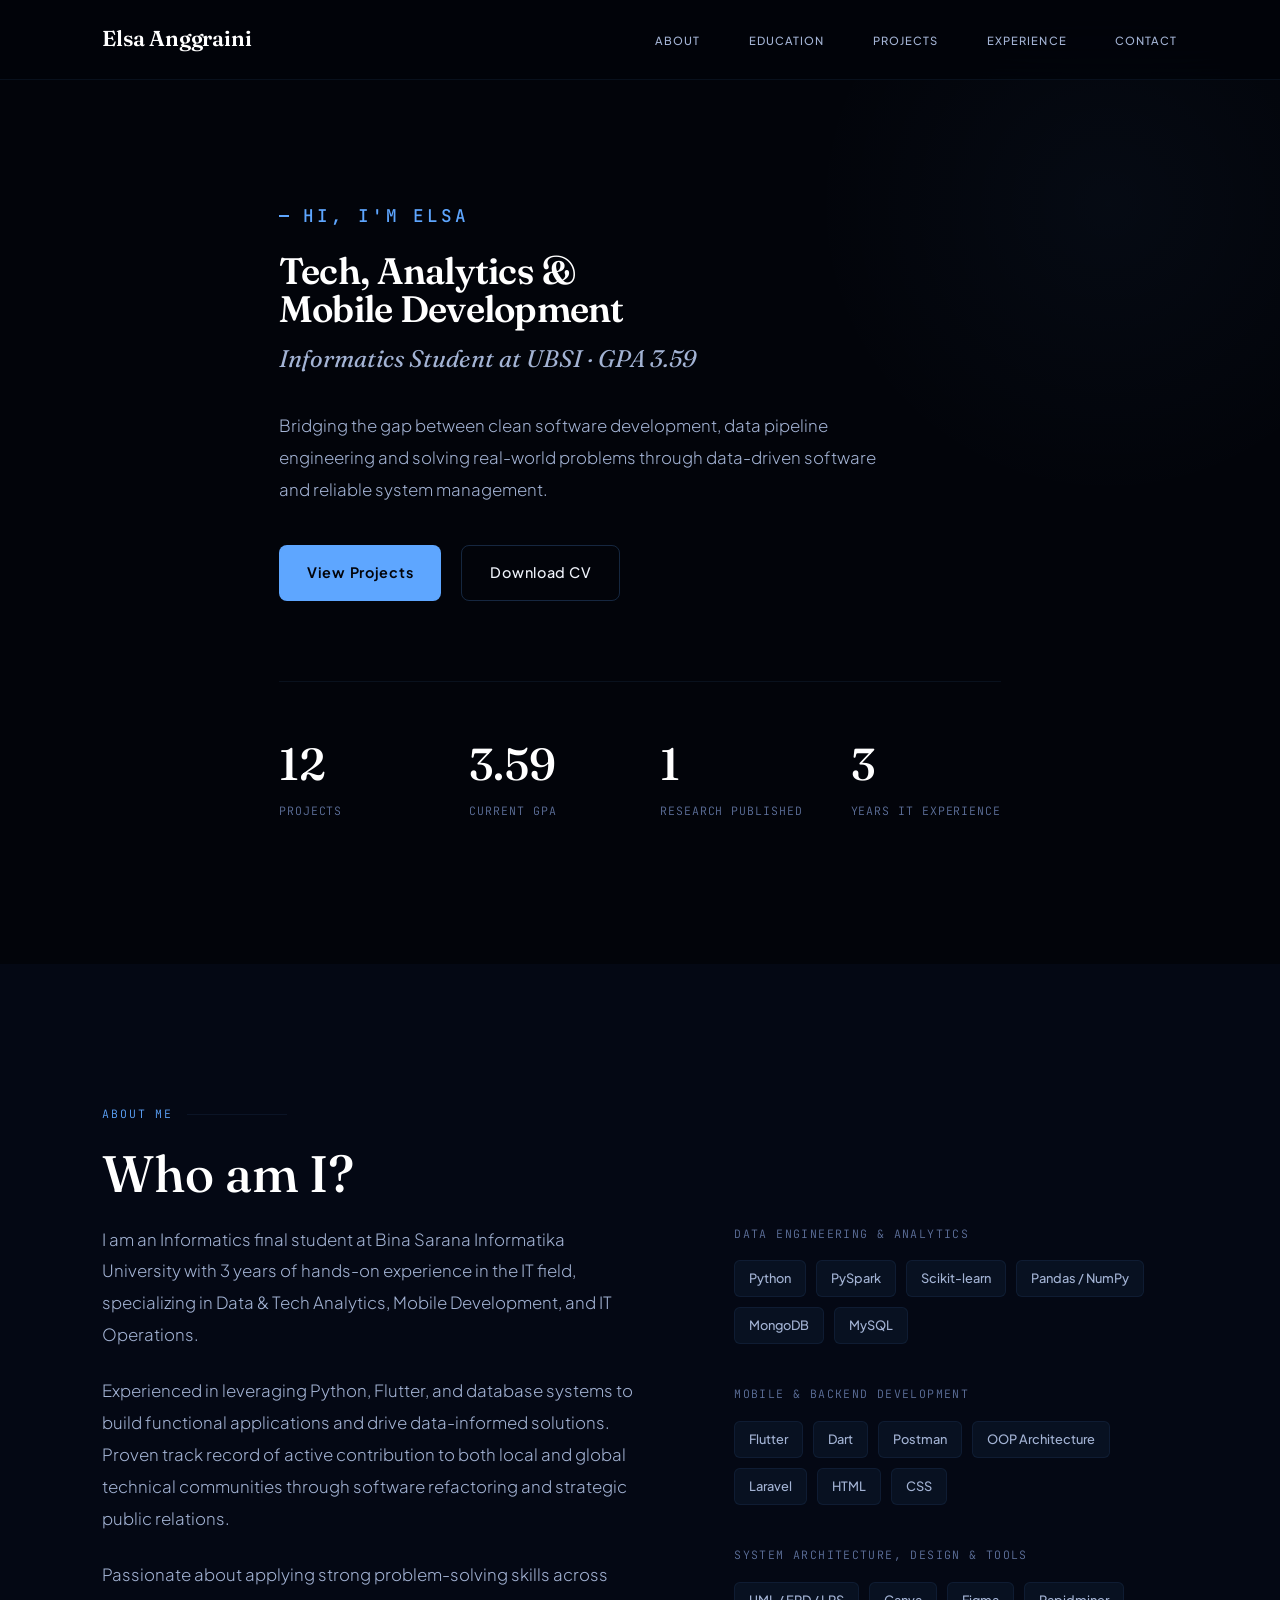
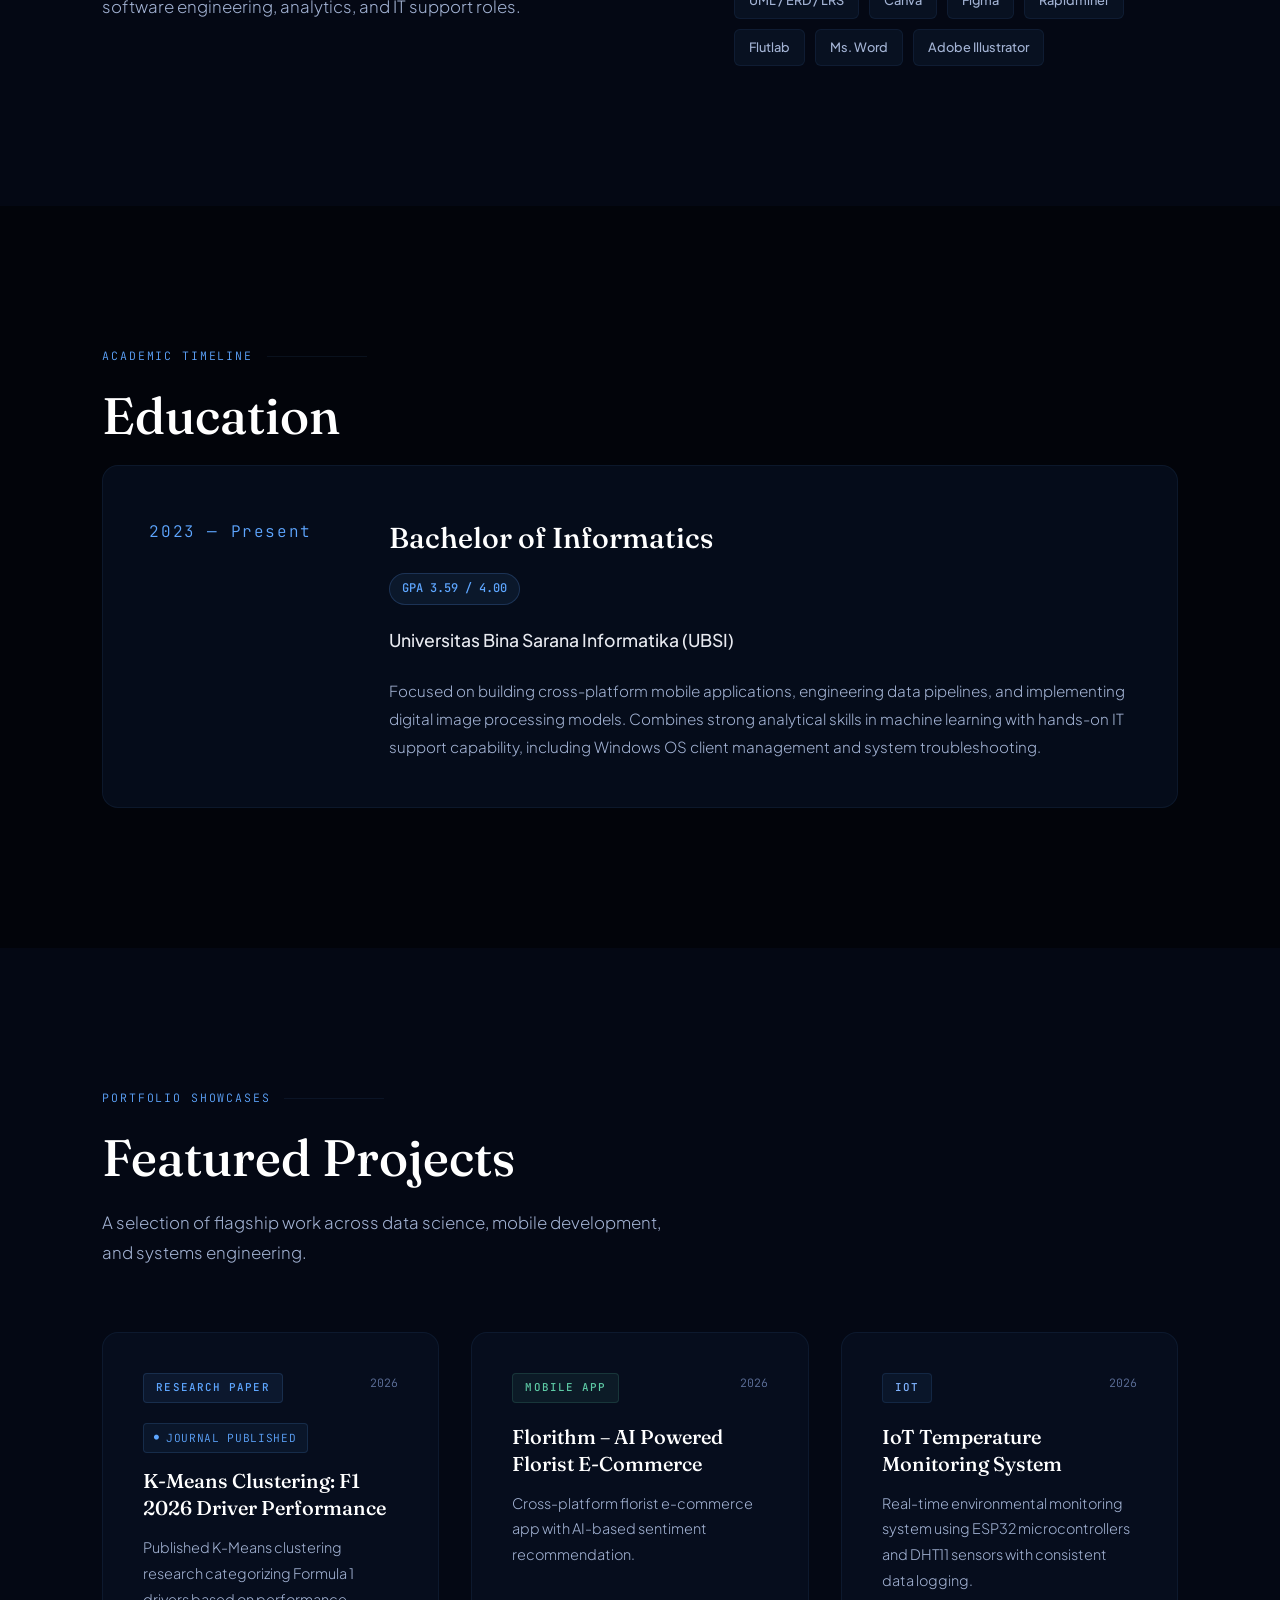
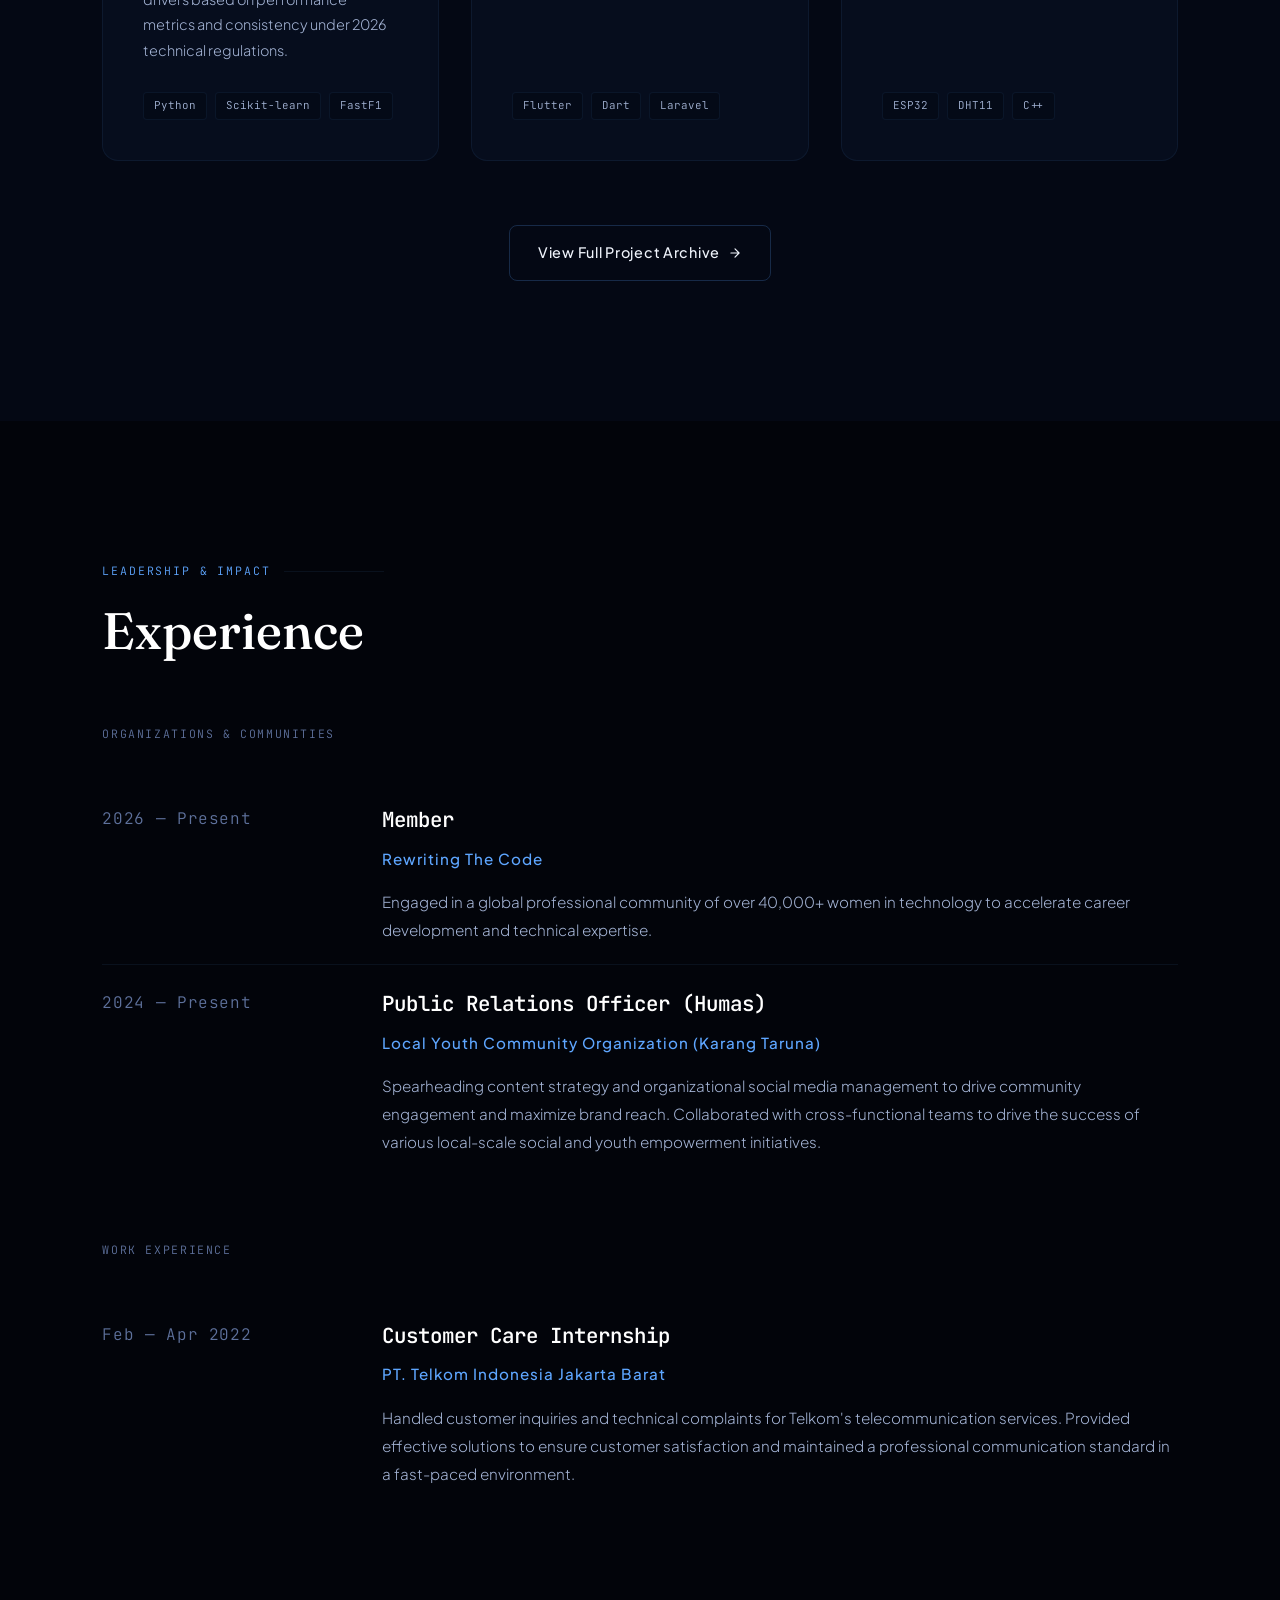
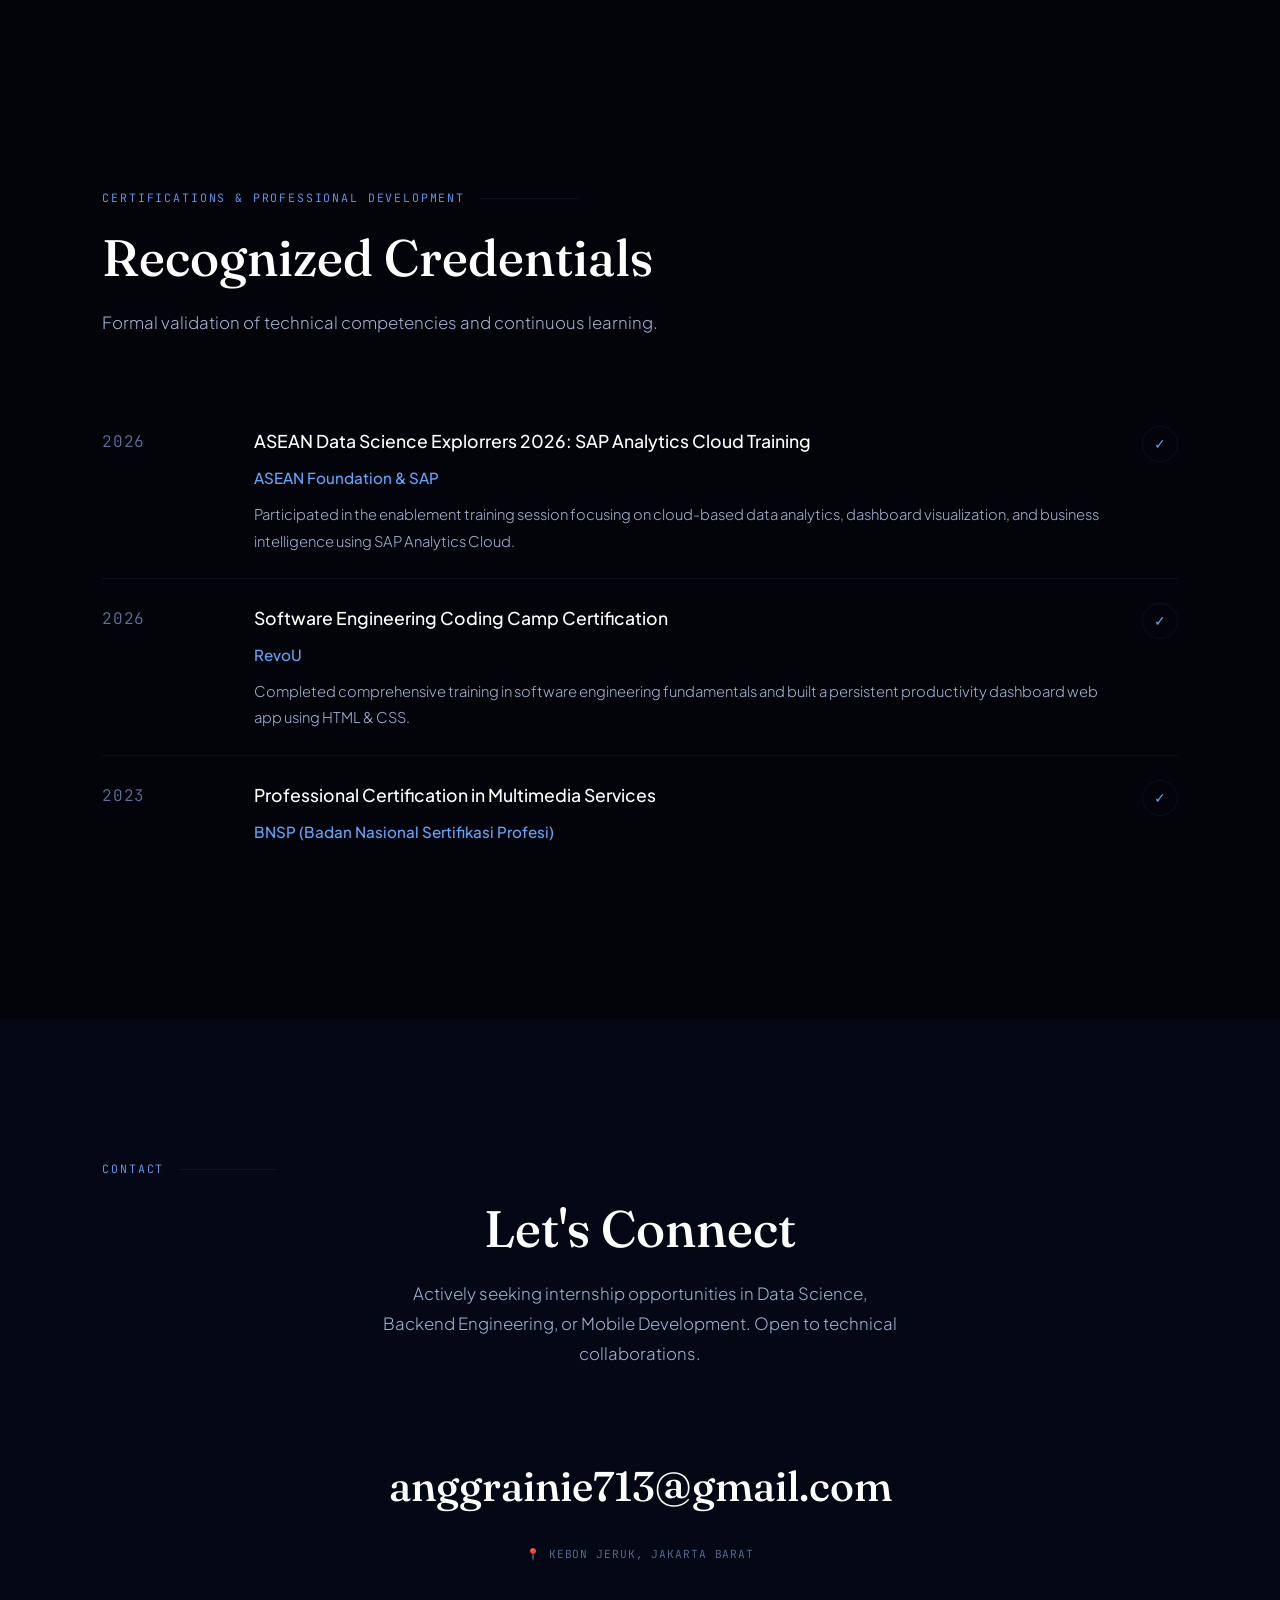
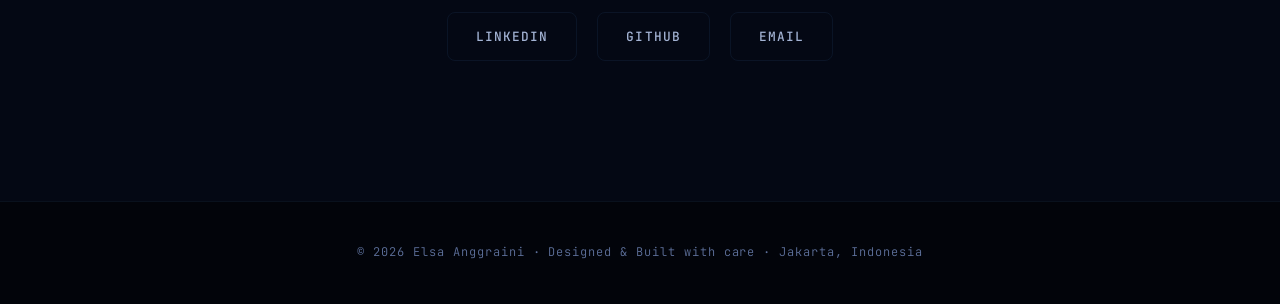
==== index.html @ a0328045 "Add files via upload" ====
<!DOCTYPE html>
<html lang="en">
<head>
  <meta charset="UTF-8">
  <meta name="viewport" content="width=device-width, initial-scale=1.0">
  <title>Elsa Anggraini — Data Science & Mobile Developer</title>
  <meta name="description" content="Portfolio of Elsa Anggraini — Computer Science student at UBSI specializing in Data Science and Mobile Development.">
  <link rel="stylesheet" href="style.css">
  <link href="https://fonts.googleapis.com/css2?family=Fraunces:ital,opsz,wght@0,9..144,300..700;1,9..144,300..700&family=Plus+Jakarta+Sans:wght@300;400;500;600;700&family=JetBrains+Mono:wght@400;500;600&display=swap" rel="stylesheet">
</head>
<body>

  <!-- ── NAV ─────────────────────────────────────────────────────────── -->
  <nav>
    <a href="index.html" class="nav-logo">Elsa Anggraini</a>
    <ul class="nav-links" id="nav-links">
      <li><a href="#about">About</a></li>
      <li><a href="#education">Education</a></li>
      <li><a href="#projects">Projects</a></li>
      <li><a href="#experience">Experience</a></li>
      <li><a href="#contact">Contact</a></li>
    </ul>
    <button class="nav-toggle" id="nav-toggle" aria-label="Toggle menu" aria-expanded="false">
      <span></span><span></span><span></span>
    </button>
  </nav>

  <!-- ── HERO ─────────────────────────────────────────────────────────── -->
  <section id="hero">
    <div class="container">
      <div class="hero-grid">
        <div class="hero-eyebrow">Hi, I'm Elsa</div>
        <h1 class="hero-name">Tech, Analytics &amp;<br>Mobile Development</h1>
        <p class="hero-title">Informatics Student at UBSI · GPA 3.59</p>
        <p class="hero-desc">Bridging the gap between clean software development, 
          data pipeline engineering and solving real-world problems through data-driven software and reliable system management.</p>
        <div class="hero-cta">
          <a href="#projects" class="btn-primary">View Projects</a>
          <a href="#contact" class="btn-outline">Download CV</a>
        </div>
        <div class="stats-row">
          <div class="stat-item">
            <span class="stat-num">12</span>
            <span class="stat-label">Projects</span>
          </div>
          <div class="stat-item">
            <span class="stat-num">3.59</span>
            <span class="stat-label">Current GPA</span>
          </div>
          <div class="stat-item">
            <span class="stat-num">1</span>
            <span class="stat-label">Research Published</span>
          </div>
          <div class="stat-item">
            <span class="stat-num">3</span>
            <span class="stat-label">Years IT Experience</span>
          </div>
        </div>
      </div>
    </div>
  </section>

  <!-- ── ABOUT ─────────────────────────────────────────────────────────── -->
  <section id="about">
    <div class="container">
      <div class="section-label">About Me</div>
      <h2 class="section-title">Who am I?</h2>
      <div class="about-grid">
        <div class="about-text">
          <p>I am an Informatics final student at Bina Sarana Informatika University with 3 years of hands-on experience in the IT field, specializing in Data & Tech Analytics, Mobile Development, and IT Operations.</p>
          <p>Experienced in leveraging Python, Flutter, and database systems to build functional applications and drive data-informed solutions. Proven track record of active contribution to both local and global technical communities through software refactoring and strategic public relations.</p>
          <p>Passionate about applying strong problem-solving skills across software engineering, analytics, and IT support roles.</p>
        </div>
        <div class="skills-grid">
          <div class="skill-group">
            <span class="skill-group-label">Data Engineering &amp; Analytics</span>
            <div class="tags">
              <span class="tag">Python</span>
              <span class="tag">PySpark</span>
              <span class="tag">Scikit-learn</span>
              <span class="tag">Pandas / NumPy</span>
              <span class="tag">MongoDB</span>
              <span class="tag">MySQL</span>
            </div>
          </div>
          <div class="skill-group">
            <span class="skill-group-label">Mobile &amp; Backend Development</span>
            <div class="tags">
              <span class="tag">Flutter</span>
              <span class="tag">Dart</span>
              <span class="tag">Postman</span>
              <span class="tag">OOP Architecture</span>
              <span class="tag">Laravel</span>
              <span class="tag">HTML</span>
              <span class="tag">CSS</span>
            </div>
          </div>
          <div class="skill-group">
            <span class="skill-group-label">System Architecture, Design &amp; Tools</span>
            <div class="tags">
              <span class="tag">UML / ERD / LRS</span>
              <span class="tag">Canva</span>
              <span class="tag">Figma</span>
              <span class="tag">Rapidminer</span>
              <span class="tag">Flutlab</span>
              <span class="tag">Ms. Word</span>
              <span class="tag">Adobe Illustrator</span>
            </div>
          </div>
        </div>
      </div>
    </div>
  </section>

  <!-- ── EDUCATION ─────────────────────────────────────────────────────── -->
  <section id="education">
    <div class="container">
      <div class="section-label">Academic Timeline</div>
      <h2 class="section-title">Education</h2>
      <div class="edu-card reveal">
        <div class="edu-year">2023 — Present</div>
        <div class="edu-details">
          <h3 class="edu-degree">Bachelor of Informatics</h3>
          <span class="edu-gpa">GPA 3.59 / 4.00</span>
          <p class="edu-uni">Universitas Bina Sarana Informatika (UBSI)</p>
          <p class="edu-desc">Focused on building cross-platform mobile applications, 
            engineering data pipelines, and implementing digital image processing models. Combines strong analytical skills in machine learning with hands-on IT support capability, including Windows OS client management and system troubleshooting.</p>
        </div>
      </div>
    </div>
  </section>

  <!-- ── FEATURED PROJECTS ──────────────────────────────────────────────── -->
  <section id="projects">
    <div class="container">
      <div class="section-label">Portfolio Showcases</div>
      <h2 class="section-title">Featured Projects</h2>
      <p class="section-subtitle">A selection of flagship work across data science, mobile development, and systems engineering.</p>

      <!-- 3 featured card di-render otomatis oleh main.js -->
      <div class="projects-grid" id="featured-grid"></div>

      <div class="section-cta-wrap">
        <a href="archive.html" class="btn-outline">
          View Full Project Archive
          <!-- Arrow icon -->
          <svg width="14" height="14" viewBox="0 0 24 24" fill="none"
               stroke="currentColor" stroke-width="2" stroke-linecap="round" stroke-linejoin="round">
            <path d="M5 12h14M12 5l7 7-7 7"/>
          </svg>
        </a>
      </div>
    </div>
  </section>

  <!-- ── EXPERIENCE ─────────────────────────────────────────────────────── -->
  <section id="experience">
    <div class="container">
      <div class="section-label">Leadership &amp; Impact</div>
      <h2 class="section-title">Experience</h2>
      <span class="exp-section-title">Organizations &amp; Communities</span>
      <div class="exp-list">
        <div class="exp-item reveal">
          <div class="exp-date">2026 — Present</div>
          <div class="exp-content">
            <h3 class="exp-role">Member</h3>
            <p class="exp-org">Rewriting The Code</p>
            <p class="exp-desc">Engaged in a global professional community of over 40,000+ women in technology to accelerate career development and technical expertise.</p>
          </div>
        </div>
        <div class="exp-item reveal">
          <div class="exp-date">2024 — Present</div>
          <div class="exp-content">
            <h3 class="exp-role">Public Relations Officer (Humas)</h3>
            <p class="exp-org">Local Youth Community Organization (Karang Taruna)</p>
            <p class="exp-desc">Spearheading content strategy and organizational social media management to drive community engagement and maximize brand reach. Collaborated with cross-functional teams to drive the success of various local-scale social and youth empowerment initiatives.</p>
          </div>
        </div>
      </div>

      <span class="exp-section-title">Work Experience</span>
      <div class="exp-list">
        <div class="exp-item reveal">
          <div class="exp-date">Feb — Apr 2022</div>
          <div class="exp-content">
            <h3 class="exp-role">Customer Care Internship</h3>
            <p class="exp-org">PT. Telkom Indonesia Jakarta Barat</p>
            <p class="exp-desc">Handled customer inquiries and technical complaints for Telkom's telecommunication services. Provided effective solutions to ensure customer satisfaction and maintained a professional communication standard in a fast-paced environment.</p>
          </div>
        </div>
      </div>
    </div>
  </section>

  <!-- ── CERTIFICATIONS ─────────────────────────────────────────────────── -->
  <section id="certifications">
    <div class="container">
      <div class="section-label">Certifications &amp; Professional Development</div>
      <h2 class="section-title">Recognized Credentials</h2>
      <p class="section-subtitle">Formal validation of technical competencies and continuous learning.</p>

      <div class="cert-list">
        <div class="cert-item reveal">
          <div class="cert-date">2026</div>
          <div class="cert-content">
            <h3 class="cert-name">ASEAN Data Science Explorrers 2026: SAP Analytics Cloud Training</h3>
            <p class="cert-issuer">ASEAN Foundation & SAP</p>
            <p class="cert-desc">Participated in the enablement training session focusing on cloud-based data analytics, dashboard
              visualization, and business intelligence using SAP Analytics Cloud.</p>
          </div>
          <!-- TODO: ganti href="#" dengan link credential asli -->
          <a href="#" class="cert-badge" target="_blank" title="View Credential">✓</a>
        </div>

        <div class="cert-item reveal">
          <div class="cert-date">2026</div>
          <div class="cert-content">
            <h3 class="cert-name">Software Engineering Coding Camp Certification</h3>
            <p class="cert-issuer">RevoU</p>
            <p class="cert-desc">Completed comprehensive training in software engineering fundamentals and built a persistent 
              productivity dashboard web app using HTML & CSS.</p>
          </div>
          <a href="#" class="cert-badge" target="_blank" title="View Credential">✓</a>
        </div>

        <div class="cert-item reveal">
          <div class="cert-date">2023</div>
          <div class="cert-content">
            <h3 class="cert-name">Professional Certification in Multimedia Services</h3>
            <p class="cert-issuer">BNSP (Badan Nasional Sertifikasi Profesi)</p>
            <p class="cert-desc"></p>
          </div>
          <a href="#" class="cert-badge" target="_blank" title="View Credential">✓</a>
        </div>
      </div>
    </div>
  </section>

  <!-- ── CONTACT ────────────────────────────────────────────────────────── -->
  <section id="contact">
    <div class="container">
      <div class="section-label">Contact</div>
      <h2 class="section-title">Let's Connect</h2>
      <p class="section-subtitle">Actively seeking internship opportunities in Data Science, Backend Engineering, or Mobile Development. Open to technical collaborations.</p>
      <a href="mailto:anggrainie713@gmail.com" class="contact-email">anggrainie713@gmail.com</a>
      <p class="contact-location">📍 Kebon Jeruk, Jakarta Barat</p>
      <div class="social-links">
        <!-- TODO: isi href LinkedIn dan GitHub dengan URL asli -->
        <a href="#" class="social-link">LinkedIn</a>
        <a href="#" class="social-link">GitHub</a>
        <a href="mailto:anggrainie713@gmail.com" class="social-link">Email</a>
      </div>
    </div>
  </section>

  <!-- ── FOOTER ─────────────────────────────────────────────────────────── -->
  <footer>
    <p>© 2026 Elsa Anggraini · Designed &amp; Built with care · Jakarta, Indonesia</p>
  </footer>

  <!-- ── SCRIPTS ────────────────────────────────────────────────────────── -->
  <script src="projects-data.js"></script>
  <script src="main.js"></script>

</body>
</html>
---- style.css ----
/* ==========================================================================
   ELSA ANGGRAINI — Portfolio Stylesheet
   Versi: Archive Edition (tanpa Project Detail Modal)
   ========================================================================== */

*, *::before, *::after { box-sizing: border-box; margin: 0; padding: 0; }

:root {
  --navy-deepest: #02040a;
  --navy-deep:    #040814;
  --navy-base:    #081022;
  --navy-mid:     #0d1a33;
  --navy-light:   #14254a;
  --navy-muted:   #1e325c;
  --accent:       #5ea6ff;
  --accent-glow:  rgba(94, 166, 255, 0.08);
  --accent-dim:   rgba(94, 166, 255, 0.6);
  --white:        #ffffff;
  --text-primary:   #f0f4fc;
  --text-secondary: #a3b3d4;
  --text-muted:     #5e719c;
  --border:       rgba(94, 166, 255, 0.08);
  --border-hover: rgba(94, 166, 255, 0.22);
  --card-bg:      rgba(8, 16, 34, 0.7);
  --tag-bg:       rgba(94, 166, 255, 0.06);
  --font-display: 'Fraunces', Georgia, serif;
  --font-body:    'Plus Jakarta Sans', sans-serif;
  --font-mono:    'JetBrains Mono', monospace;
}

html { scroll-behavior: smooth; }
body {
  background-color: var(--navy-deepest);
  color: var(--text-primary);
  font-family: var(--font-body);
  font-size: 16px;
  line-height: 1.8;
  font-weight: 300;
  overflow-x: hidden;
}

/* ─── NAVIGATION ──────────────────────────────────────────────────────── */
nav {
  position: fixed; top: 0; left: 0; right: 0; z-index: 100;
  background: rgba(2, 4, 10, 0.85);
  backdrop-filter: blur(20px);
  border-bottom: 1px solid var(--border);
  padding: 0 8%;
  height: 80px;
  display: flex; align-items: center; justify-content: space-between;
}
.nav-logo {
  font-family: var(--font-display);
  font-size: 1.35rem;
  font-weight: 600;
  color: var(--white);
  text-decoration: none;
  letter-spacing: -0.01em;
}
.nav-links { display: flex; gap: 3rem; list-style: none; }
.nav-links a {
  font-size: 0.7rem;
  font-weight: 500;
  letter-spacing: 0.1em;
  text-transform: uppercase;
  color: var(--text-secondary);
  text-decoration: none;
  transition: color 0.3s;
}
.nav-links a:hover { color: var(--accent); }

/* Hamburger — hanya tampil di mobile */
.nav-toggle {
  display: none;
  background: none;
  border: 1px solid var(--border);
  border-radius: 8px;
  width: 40px; height: 40px;
  cursor: pointer;
  flex-direction: column;
  align-items: center;
  justify-content: center;
  gap: 5px;
}
.nav-toggle span {
  display: block;
  width: 18px; height: 1.5px;
  background: var(--text-primary);
  transition: transform 0.25s, opacity 0.25s;
}
.nav-toggle.open span:nth-child(1) { transform: translateY(6.5px) rotate(45deg); }
.nav-toggle.open span:nth-child(2) { opacity: 0; }
.nav-toggle.open span:nth-child(3) { transform: translateY(-6.5px) rotate(-45deg); }

/* ─── SECTIONS ────────────────────────────────────────────────────────── */
section { padding: 140px 8%; }
section:first-of-type { padding-top: 200px; }
.container { max-width: 1120px; margin: 0 auto; }

/* ─── HERO ────────────────────────────────────────────────────────────── */
#hero {
  min-height: 90vh;
  display: flex; align-items: center;
  position: relative;
  overflow: hidden;
}
#hero::before {
  content: '';
  position: absolute;
  top: -10%; right: -10%;
  width: 600px; height: 600px;
  background: radial-gradient(circle, rgba(94,166,255,0.04) 0%, transparent 70%);
  pointer-events: none;
}
.hero-grid { width: 100%; max-width: 820px; margin: 0 auto; }
.hero-eyebrow {
  font-family: var(--font-mono);
  font-size: 1.1rem;
  font-weight: 500;
  letter-spacing: 0.16em;
  text-transform: uppercase;
  color: var(--accent);
  margin-bottom: 20px;
  display: flex; align-items: center; gap: 14px;
}
.hero-eyebrow::before {
  content: '';
  width: 10px; height: 2px;
  background: var(--accent);
  flex-shrink: 0;
}
.hero-name {
  font-family: var(--font-display);
  font-size: clamp(2.3rem, 3vw, 2rem);
  line-height: 1.05;
  color: var(--white);
  margin-bottom: 16px;
  letter-spacing: -0.02em;
  font-weight: 600;
}
.hero-title {
  font-family: var(--font-display);
  font-size: clamp(1.1rem, 2vw, 1.5rem);
  line-height: 1.2;
  color: var(--text-secondary);
  margin-bottom: 36px;
  font-style: italic;
  font-weight: 400;
}
.hero-desc {
  font-size: 1.05rem;
  color: var(--text-secondary);
  max-width: 600px;
  margin-bottom: 2px;
  font-weight: 300;
  line-height: 1.9;
}
.hero-cta { display: flex; gap: 20px; flex-wrap: wrap; margin-top: 40px; }

/* ─── BUTTONS ─────────────────────────────────────────────────────────── */
.btn-primary {
  background: var(--accent);
  color: var(--navy-deepest);
  padding: 14px 28px;
  border-radius: 8px;
  font-size: 0.9rem;
  font-weight: 650;
  letter-spacing: 0.05em;
  text-decoration: none;
  transition: opacity 0.2s, transform 0.2s;
  display: inline-flex;
  align-items: center;
  gap: 8px;
}
.btn-primary:hover { opacity: 0.9; transform: translateY(-2px); }

.btn-outline {
  border: 1px solid var(--border-hover);
  color: var(--text-primary);
  padding: 14px 28px;
  border-radius: 8px;
  font-size: 0.9rem;
  font-weight: 500;
  letter-spacing: 0.05em;
  text-decoration: none;
  transition: border-color 0.2s, color 0.2s, transform 0.2s;
  display: inline-flex;
  align-items: center;
  gap: 8px;
}
.btn-outline:hover { border-color: var(--accent); color: var(--accent); transform: translateY(-2px); }

/* Section-level CTA wrapper (tombol "View Archive" dll) */
.section-cta-wrap { text-align: center; margin-top: 64px; }

/* ─── STATS ───────────────────────────────────────────────────────────── */
.stats-row {
  display: grid;
  grid-template-columns: repeat(4, 1fr);
  gap: 40px;
  margin-top: 80px;
  padding-top: 60px;
  border-top: 1px solid var(--border);
}
.stat-num {
  font-family: var(--font-display);
  font-size: 2.8rem;
  font-weight: 500;
  color: var(--white);
  display: block;
  line-height: 1;
  margin-bottom: 8px;
}
.stat-label {
  font-size: 0.72rem;
  color: var(--text-muted);
  letter-spacing: 0.08em;
  text-transform: uppercase;
  font-family: var(--font-mono);
}

/* ─── SECTION HEADER ──────────────────────────────────────────────────── */
.section-label {
  font-family: var(--font-mono);
  font-size: 0.72rem;
  letter-spacing: 0.16em;
  text-transform: uppercase;
  color: var(--accent);
  margin-bottom: 20px;
  display: flex; align-items: center; gap: 14px;
}
.section-label::after {
  content: '';
  flex: 1;
  height: 1px;
  background: var(--border);
  max-width: 100px;
}
.section-title {
  font-family: var(--font-display);
  font-size: clamp(2.2rem, 4vw, 3.2rem);
  color: var(--white);
  margin-bottom: 20px;
  line-height: 1.15;
  font-weight: 500;
}
.section-subtitle {
  font-size: 1.05rem;
  color: var(--text-secondary);
  max-width: 580px;
  margin-bottom: 64px;
  font-weight: 300;
}

/* ─── ABOUT ───────────────────────────────────────────────────────────── */
#about { background: var(--navy-deep); }
.about-grid {
  display: grid;
  grid-template-columns: 1.2fr 1fr;
  gap: 100px;
  align-items: start;
}
.about-text p {
  color: var(--text-secondary);
  margin-bottom: 24px;
  font-weight: 300;
  font-size: 1.05rem;
  line-height: 1.9;
}
.about-text p:last-child { margin-bottom: 0; }
.skills-grid { display: flex; flex-direction: column; gap: 40px; }
.skill-group-label {
  font-family: var(--font-mono);
  font-size: 0.72rem;
  letter-spacing: 0.12em;
  text-transform: uppercase;
  color: var(--text-muted);
  margin-bottom: 16px;
  display: block;
}
.tags { display: flex; flex-wrap: wrap; gap: 10px; }
.tag {
  background: var(--tag-bg);
  border: 1px solid var(--border);
  color: var(--text-secondary);
  padding: 6px 14px;
  border-radius: 6px;
  font-size: 0.8rem;
  font-weight: 500;
  transition: border-color 0.2s, color 0.2s, background-color 0.2s;
}
.tag:hover { border-color: var(--accent); color: var(--white); background: rgba(94, 166, 255, 0.12); }

/* ─── EDUCATION ───────────────────────────────────────────────────────── */
#education { background: var(--navy-deepest); }
.edu-card {
  background: var(--card-bg);
  border: 1px solid var(--border);
  border-radius: 16px;
  padding: 46px;
  display: grid;
  grid-template-columns: 200px 1fr;
  gap: 40px;
  align-items: start;
  max-width: 1500px;
  transition: border-color 0.3s;
}
.edu-card:hover { border-color: var(--border-hover); }
.edu-year {
  font-family: var(--font-mono);
  font-size: 1rem;
  letter-spacing: 0.1em;
  color: var(--accent);
  white-space: nowrap;
  padding-top: 6px;
}
.edu-degree {
  font-family: var(--font-display);
  font-size: 1.8rem;
  color: var(--white);
  margin-bottom: 8px;
  font-weight: 500;
}
.edu-gpa {
  display: inline-block;
  background: rgba(94, 166, 255, 0.08);
  border: 1px solid rgba(94, 166, 255, 0.2);
  color: var(--accent);
  font-size: 0.75rem;
  padding: 4px 12px;
  border-radius: 20px;
  font-family: var(--font-mono);
  margin-bottom: 20px;
  font-weight: 500;
}
.edu-uni {
  font-size: 1.1rem;
  color: #e8eaf0;
  margin-bottom: 20px;
  font-weight: 500;
}
.edu-desc {
  font-size: 0.95rem;
  color: var(--text-secondary);
  line-height: 1.85;
  font-weight: 300;
}

/* ─── FEATURED PROJECTS (Home) ────────────────────────────────────────── */
#projects { background: var(--navy-deep); }

.projects-grid {
  display: grid;
  grid-template-columns: repeat(auto-fill, minmax(300px, 1fr));
  gap: 32px;
  margin-bottom: 0;
}

.project-card {
  background: var(--card-bg);
  border: 1px solid var(--border);
  border-radius: 16px;
  padding: 40px;
  display: flex;
  flex-direction: column;
  transition: border-color 0.3s, transform 0.3s;
  text-decoration: none;
  color: inherit;
}
.project-card:hover {
  border-color: var(--border-hover);
  transform: translateY(-6px);
}
.project-card-top {
  display: flex; justify-content: space-between; align-items: flex-start;
  margin-bottom: 20px;
}

/* Badge kategori */
.project-category {
  font-family: var(--font-mono);
  font-size: 0.68rem;
  letter-spacing: 0.1em;
  text-transform: uppercase;
  padding: 4px 12px;
  border-radius: 4px;
  font-weight: 500;
}
.cat-research { background: rgba(94,166,255,0.08);  color: var(--accent);   border: 1px solid rgba(94,166,255,0.15); }
.cat-mobile   { background: rgba(93,202,165,0.08);  color: #5dcaa5;         border: 1px solid rgba(93,202,165,0.15); }
.cat-ml       { background: rgba(239,159,39,0.08);  color: #ef9f27;         border: 1px solid rgba(239,159,39,0.15); }
.cat-nlp      { background: rgba(212,83,126,0.08);  color: #d4537e;         border: 1px solid rgba(212,83,126,0.15); }
.cat-uiux     { background: rgba(160,107,239,0.08); color: #a06bef;         border: 1px solid rgba(160,107,239,0.15); }
.cat-image    { background: rgba(224,128,96,0.08);  color: #e08060;         border: 1px solid rgba(224,128,96,0.15); }
.cat-data     { background: rgba(29,158,117,0.08);  color: #1d9e75;         border: 1px solid rgba(29,158,117,0.15); }
.cat-bigdata  { background: rgba(186,117,23,0.08);  color: #ba7517;         border: 1px solid rgba(186,117,23,0.15); }
.cat-software { background: rgba(163,179,212,0.08); color: var(--text-secondary); border: 1px solid var(--border); }
.cat-iot      { background: rgba(94,166,255,0.06);  color: #7fb3ff;         border: 1px solid rgba(94,166,255,0.12); }

.project-year {
  font-family: var(--font-mono);
  font-size: 0.72rem;
  color: var(--text-muted);
}
.project-published {
  display: inline-flex; align-items: center; gap: 6px;
  background: rgba(94, 166, 255, 0.06);
  border: 1px solid rgba(94, 166, 255, 0.15);
  color: var(--accent);
  font-size: 0.7rem;
  font-family: var(--font-mono);
  padding: 4px 10px;
  border-radius: 4px;
  letter-spacing: 0.06em;
  text-transform: uppercase;
  margin-bottom: 14px;
  align-self: flex-start;
}
.project-published::before { content: '●'; font-size: 0.5rem; }

.project-title {
  font-family: var(--font-display);
  font-size: 1.25rem;
  color: var(--white);
  margin-bottom: 14px;
  line-height: 1.35;
  font-weight: 500;
}
.project-desc {
  font-size: 0.9rem;
  color: var(--text-secondary);
  line-height: 1.8;
  flex: 1;
  margin-bottom: 28px;
  font-weight: 300;
}
.project-tags { display: flex; flex-wrap: wrap; gap: 8px; }
.project-tag {
  font-family: var(--font-mono);
  font-size: 0.68rem;
  color: var(--text-secondary);
  padding: 3px 10px;
  border: 1px solid var(--border);
  border-radius: 4px;
  background: rgba(2, 4, 10, 0.3);
}

/* ─── PROJECT ARCHIVE TABLE ───────────────────────────────────────────── */
#archive { background: var(--navy-deepest); }
#archive .section-subtitle { margin-bottom: 48px; }

.archive-back {
  display: inline-flex; align-items: center; gap: 8px;
  font-family: var(--font-mono);
  font-size: 0.78rem;
  letter-spacing: 0.04em;
  color: var(--text-secondary);
  text-decoration: none;
  border: 1px solid var(--border);
  padding: 9px 16px;
  border-radius: 8px;
  margin-bottom: 52px;
  transition: border-color 0.2s, color 0.2s;
}
.archive-back:hover { border-color: var(--accent); color: var(--accent); }

/* Wrapper tabel — overflow-x hanya di wrapper, bukan body */
.archive-table-wrap {
  overflow-x: auto;
  -webkit-overflow-scrolling: touch;
  border-radius: 16px;
  border: 1px solid var(--border);
}

.archive-table {
  width: 100%;
  border-collapse: collapse;
  font-size: 0.88rem;
  min-width: 680px; /* tabel tidak remuk di layar kecil, wrap yang scroll */
}

/* Header */
.archive-table thead tr {
  border-bottom: 1px solid var(--border);
}
.archive-table th {
  font-family: var(--font-mono);
  font-size: 0.68rem;
  letter-spacing: 0.12em;
  text-transform: uppercase;
  color: var(--text-muted);
  font-weight: 500;
  padding: 16px 20px;
  text-align: left;
  white-space: nowrap;
}

/* Rows */
.archive-table tbody tr {
  border-bottom: 1px solid var(--border);
  transition: background-color 0.2s;
}
.archive-table tbody tr:last-child { border-bottom: none; }
.archive-table tbody tr:hover { background-color: rgba(94, 166, 255, 0.03); }

.archive-table td {
  padding: 20px 20px;
  vertical-align: middle;
  color: var(--text-secondary);
  line-height: 1.5;
}

/* Kolom Year */
.archive-table .col-year {
  font-family: var(--font-mono);
  font-size: 0.78rem;
  color: var(--text-muted);
  white-space: nowrap;
  width: 64px;
}

/* Kolom Project Name */
.archive-table .col-name {
  color: var(--white);
  font-weight: 500;
  font-size: 0.92rem;
  max-width: 300px;
}
/* Badge journal di atas nama */
.archive-journal-badge {
  display: inline-block;
  font-family: var(--font-mono);
  font-size: 0.6rem;
  letter-spacing: 0.08em;
  text-transform: uppercase;
  color: var(--accent);
  background: rgba(94,166,255,0.07);
  border: 1px solid rgba(94,166,255,0.18);
  padding: 2px 7px;
  border-radius: 3px;
  margin-bottom: 5px;
  vertical-align: middle;
}
.col-name-inner { display: flex; flex-direction: column; gap: 4px; }

/* Kolom Category */
.archive-table .col-cat { white-space: nowrap; }

/* Kolom Tech */
.archive-table .col-tech { max-width: 220px; }
.archive-tags { display: flex; flex-wrap: wrap; gap: 6px; }
.archive-tag {
  font-family: var(--font-mono);
  font-size: 0.65rem;
  color: var(--text-muted);
  padding: 2px 8px;
  border: 1px solid var(--border);
  border-radius: 3px;
  white-space: nowrap;
}

/* Kolom Links */
.archive-table .col-links { white-space: nowrap; width: 100px; }
.archive-links { display: flex; align-items: center; gap: 12px; }
.archive-icon-link {
  color: var(--text-muted);
  text-decoration: none;
  display: inline-flex; align-items: center;
  transition: color 0.2s, transform 0.2s;
  line-height: 1;
}
.archive-icon-link:hover { color: var(--accent); transform: translateY(-1px); }
.archive-icon-link svg { width: 17px; height: 17px; }
.archive-icon-link.demo-link svg { width: 15px; height: 15px; }
.archive-dash {
  font-family: var(--font-mono);
  font-size: 0.8rem;
  color: var(--text-muted);
  opacity: 0.4;
}

/* ─── EXPERIENCE ──────────────────────────────────────────────────────── */
#experience { background: var(--navy-deepest); }
.exp-section-title {
  font-family: var(--font-mono);
  font-size: 0.72rem;
  letter-spacing: 0.14em;
  text-transform: uppercase;
  color: var(--text-muted);
  margin-bottom: 36px;
  margin-top: 64px;
  display: block;
}
.exp-section-title:first-child { margin-top: 0; }
.exp-list { display: flex; flex-direction: column; }
.exp-item {
  display: grid;
  grid-template-columns: 220px 1fr;
  gap: 60px;
  padding: 20px 0;
  border-bottom: 1px solid var(--border);
  align-items: start;
}
.exp-item:last-child { border-bottom: none; }
.exp-date {
  font-family: var(--font-mono);
  font-size: 1rem;
  color: var(--text-muted);
  letter-spacing: 0.04em;
  padding-top: 4px;
}
.exp-role {
  font-size: 1.3rem;
  font-weight: 550;
  color: var(--white);
  margin-bottom: 6px;
  font-family: var(--font-mono);
}
.exp-org {
  font-size: 0.95rem;
  color: var(--accent);
  margin-bottom: 16px;
  letter-spacing: 1px;
  font-weight: 500;
}
.exp-desc {
  font-size: 0.95rem;
  color: var(--text-secondary);
  line-height: 1.85;
  font-weight: 300;
}

/* ─── CERTIFICATIONS ──────────────────────────────────────────────────── */
#certifications { background: var(--navy-deepest); }
.cert-list { display: flex; flex-direction: column; }
.cert-item {
  display: grid;
  grid-template-columns: 120px 1fr auto;
  gap: 32px;
  align-items: start;
  padding: 24px 0;
  border-bottom: 1px solid var(--border);
}
.cert-item:last-child { border-bottom: none; }
.cert-date {
  font-family: var(--font-mono);
  font-size: 1rem;
  color: var(--text-muted);
  letter-spacing: 0.04em;
  padding-top: 2px;
}
.cert-content { display: flex; flex-direction: column; gap: 2px; }
.cert-name {
  font-size: 1.1rem;
  color: var(--white);
  font-weight: 500;
  margin-bottom: 4px;
}
.cert-issuer {
  font-size: 0.95rem;
  color: var(--accent);
  margin-bottom: 8px;
  font-weight: 500;
}
.cert-desc {
  font-size: 0.92rem;
  color: var(--text-secondary);
  line-height: 1.8;
  font-weight: 300;
}
.cert-badge {
  width: 36px; height: 36px;
  border: 1px solid var(--border);
  border-radius: 50%;
  display: flex; align-items: center; justify-content: center;
  color: var(--accent);
  font-size: 0.9rem;
  text-decoration: none;
  transition: all 0.2s;
  flex-shrink: 0;
}
.cert-badge:hover {
  border-color: var(--accent);
  background-color: var(--accent-glow);
  color: var(--white);
}

/* ─── CONTACT ─────────────────────────────────────────────────────────── */
#contact {
  background: var(--navy-deep);
  text-align: center;
}
#contact .section-subtitle { max-width: 520px; margin-left: auto; margin-right: auto; }
.contact-email {
  font-family: var(--font-display);
  font-size: clamp(1.2rem, 4vw, 2.6rem);
  color: var(--white);
  text-decoration: none;
  display: inline-block;
  margin: 16px 0 20px;
  transition: color 0.3s;
  font-weight: 500;
}
.contact-email:hover { color: var(--accent); }
.contact-location {
  font-size: 0.7rem;
  color: var(--text-muted);
  letter-spacing: 0.08em;
  text-transform: uppercase;
  font-family: var(--font-mono);
  margin-bottom: 48px;
}
.social-links { display: flex; gap: 20px; justify-content: center; }
.social-link {
  border: 1px solid var(--border);
  color: var(--text-secondary);
  padding: 12px 28px;
  border-radius: 8px;
  font-size: 0.8rem;
  font-weight: 500;
  letter-spacing: 0.08em;
  text-transform: uppercase;
  text-decoration: none;
  font-family: var(--font-mono);
  transition: border-color 0.3s, color 0.3s, background-color 0.3s;
}
.social-link:hover { border-color: var(--accent); color: var(--accent); background-color: var(--accent-glow); }

/* ─── FOOTER ──────────────────────────────────────────────────────────── */
footer {
  background: var(--navy-deepest);
  border-top: 1px solid var(--border);
  padding: 40px 8%;
  text-align: center;
}
footer p {
  font-family: var(--font-mono);
  font-size: 0.75rem;
  color: var(--text-muted);
  letter-spacing: 0.08em;
}

/* ─── SCROLL REVEAL ───────────────────────────────────────────────────── */
.reveal {
  opacity: 0;
  transform: translateY(32px);
  transition: opacity 0.8s cubic-bezier(0.16, 1, 0.3, 1),
              transform 0.8s cubic-bezier(0.16, 1, 0.3, 1);
}
.reveal.visible        { opacity: 1; transform: translateY(0); }
.reveal-delay-1        { transition-delay: 0.1s; }
.reveal-delay-2        { transition-delay: 0.2s; }
.reveal-delay-3        { transition-delay: 0.3s; }

/* ─── RESPONSIVE ──────────────────────────────────────────────────────── */

/* Tablet */
@media (max-width: 960px) {
  .about-grid { grid-template-columns: 1fr; gap: 60px; }
  .projects-grid { grid-template-columns: repeat(auto-fill, minmax(280px, 1fr)); }
}

/* Mobile */
@media (max-width: 768px) {
  nav { padding: 0 5%; }

  .nav-toggle { display: flex; }
  .nav-links {
    position: fixed;
    top: 80px; left: 0; right: 0;
    flex-direction: column;
    gap: 0;
    background: var(--navy-deep);
    border-bottom: 1px solid var(--border);
    max-height: 0;
    overflow: hidden;
    transition: max-height 0.3s ease;
  }
  .nav-links.open  { max-height: 360px; }
  .nav-links li    { width: 100%; }
  .nav-links a     { display: block; padding: 18px 8%; border-bottom: 1px solid var(--border); }

  section { padding: 90px 6%; }
  section:first-of-type { padding-top: 130px; }

  .stats-row     { grid-template-columns: repeat(2, 1fr); gap: 28px; }
  .edu-card      { grid-template-columns: 1fr; padding: 32px; }
  .exp-item      { grid-template-columns: 1fr; gap: 10px; }
  .cert-item     { grid-template-columns: 1fr; gap: 8px; }
  .cert-badge    { display: none; }

  .projects-grid { grid-template-columns: 1fr; }
  .project-card  { padding: 28px; }

  .hero-cta      { flex-direction: column; }
  .hero-cta .btn-primary,
  .hero-cta .btn-outline { text-align: center; justify-content: center; }

  /* ── Archive: ubah tabel jadi card list di mobile ── */
  .archive-table-wrap {
    border: none;
    border-radius: 0;
    overflow-x: visible;
    background: transparent;
  }
  .archive-table,
  .archive-table thead,
  .archive-table tbody,
  .archive-table th,
  .archive-table td,
  .archive-table tr { display: block; }

  .archive-table thead { display: none; }

  .archive-table tbody tr {
    border: 1px solid var(--border);
    border-radius: 12px;
    padding: 20px;
    margin-bottom: 14px;
    background: var(--card-bg);
    transition: background-color 0.2s;
  }
  .archive-table tbody tr:hover {
    background: rgba(94, 166, 255, 0.04);
  }
  .archive-table td {
    padding: 0;
    border: none;
    width: 100%;
  }

  /* Sembunyikan kolom Category dan Built With di mobile */
  .archive-table .col-cat,
  .archive-table .col-tech { display: none; }

  /* Year — tampil kecil di atas nama */
  .archive-table .col-year {
    font-size: 0.7rem;
    color: var(--text-muted);
    margin-bottom: 5px;
  }
  /* Nama project */
  .archive-table .col-name {
    font-size: 0.92rem;
    margin-bottom: 10px;
  }
  /* Tags muncul di bawah nama */
  .archive-mobile-tags {
    display: flex !important;
    flex-wrap: wrap;
    gap: 5px;
    margin-top: 8px;
  }
  /* Links row di bawah, dengan separator */
  .archive-table .col-links {
    margin-top: 14px;
    padding-top: 12px;
    border-top: 1px solid var(--border);
  }
  .archive-links { gap: 16px; }
  .archive-icon-link svg  { width: 20px; height: 20px; }
  .archive-icon-link.demo-link svg { width: 18px; height: 18px; }
}

@media (max-width: 480px) {
  .social-links { flex-wrap: wrap; justify-content: center; }
}
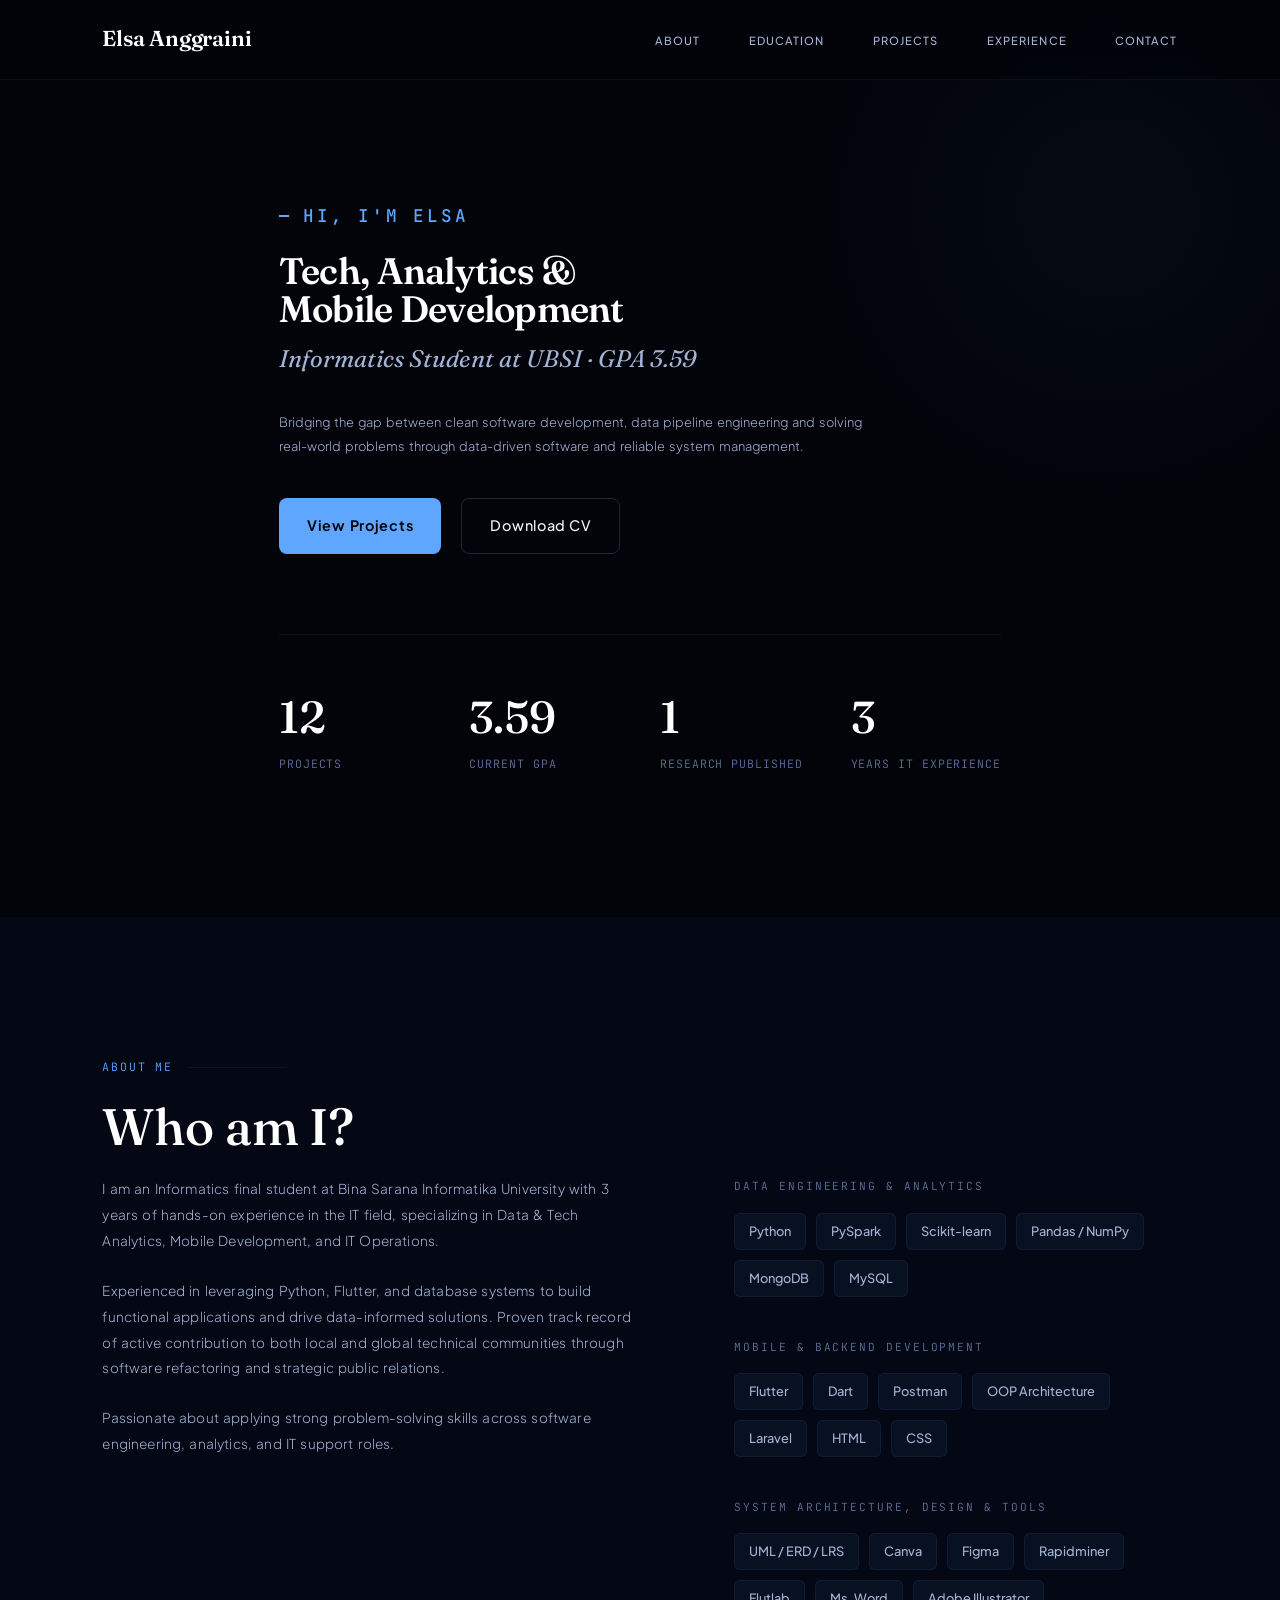
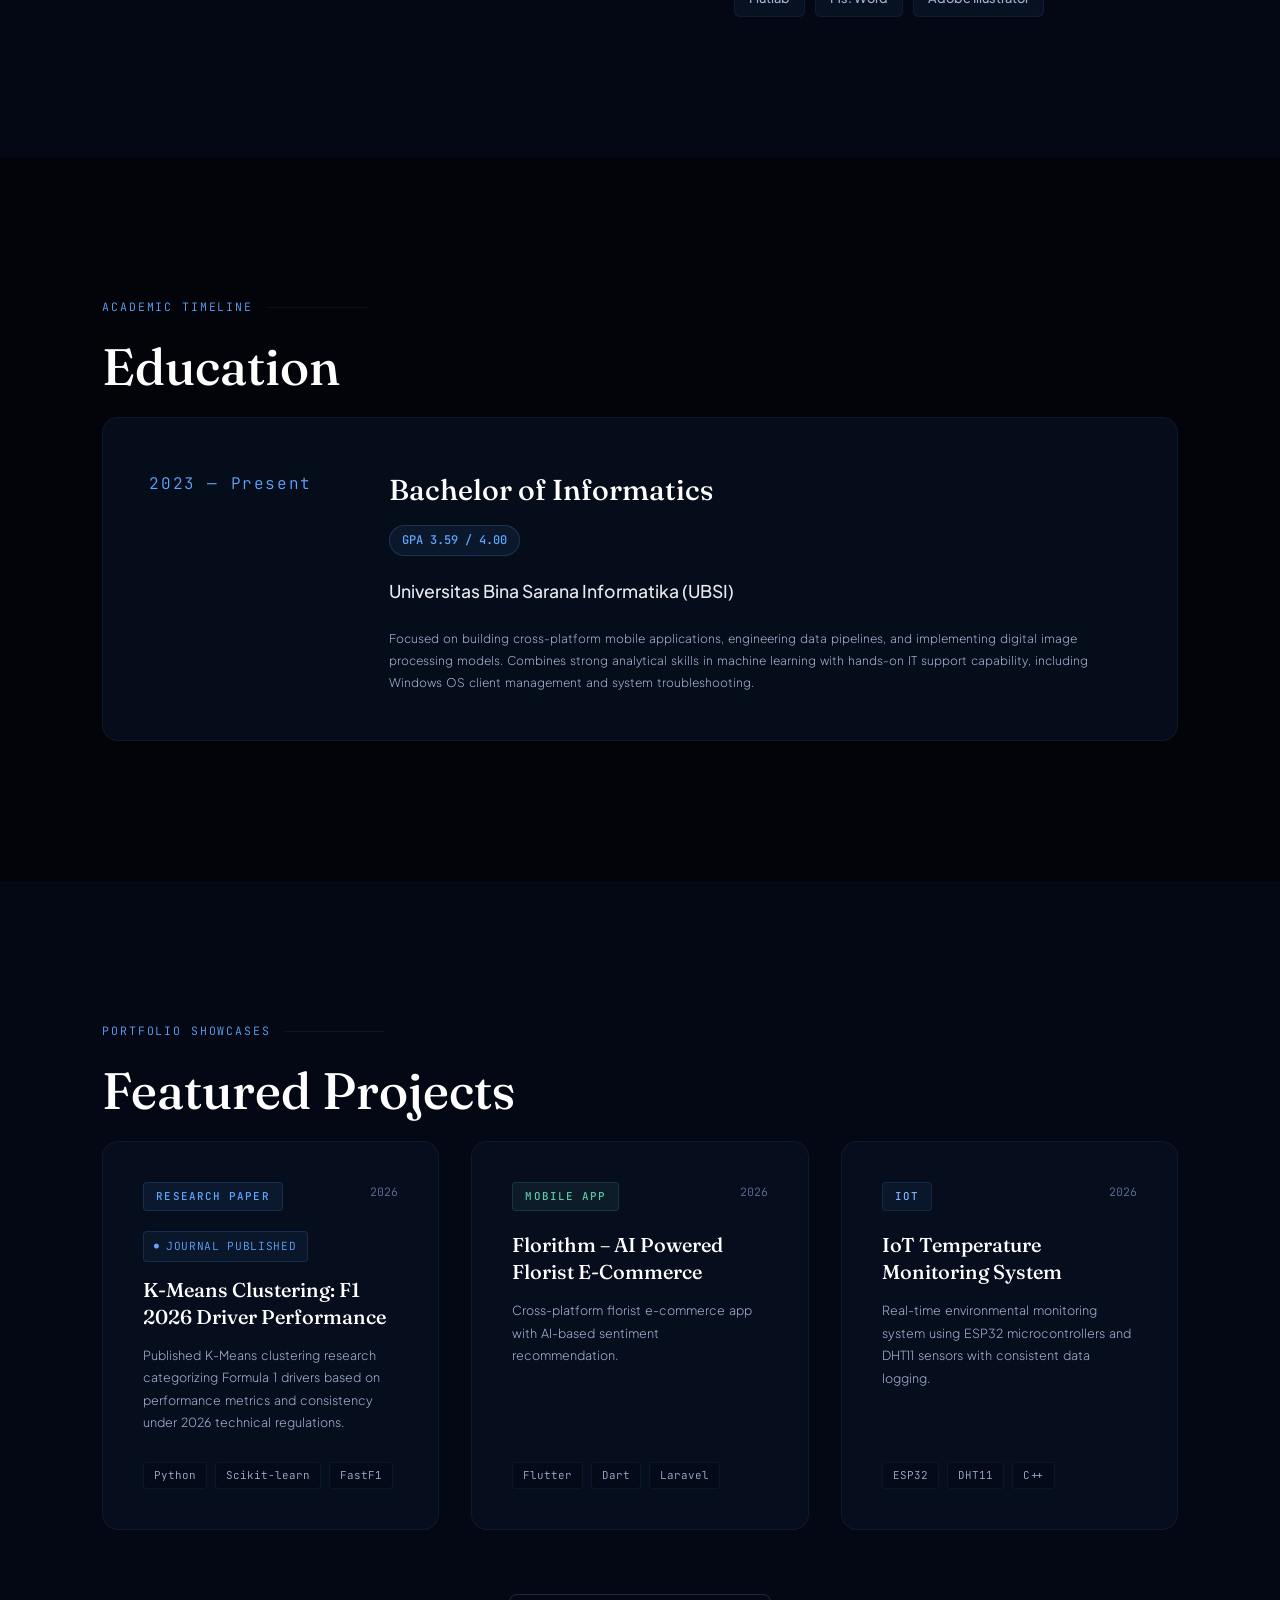
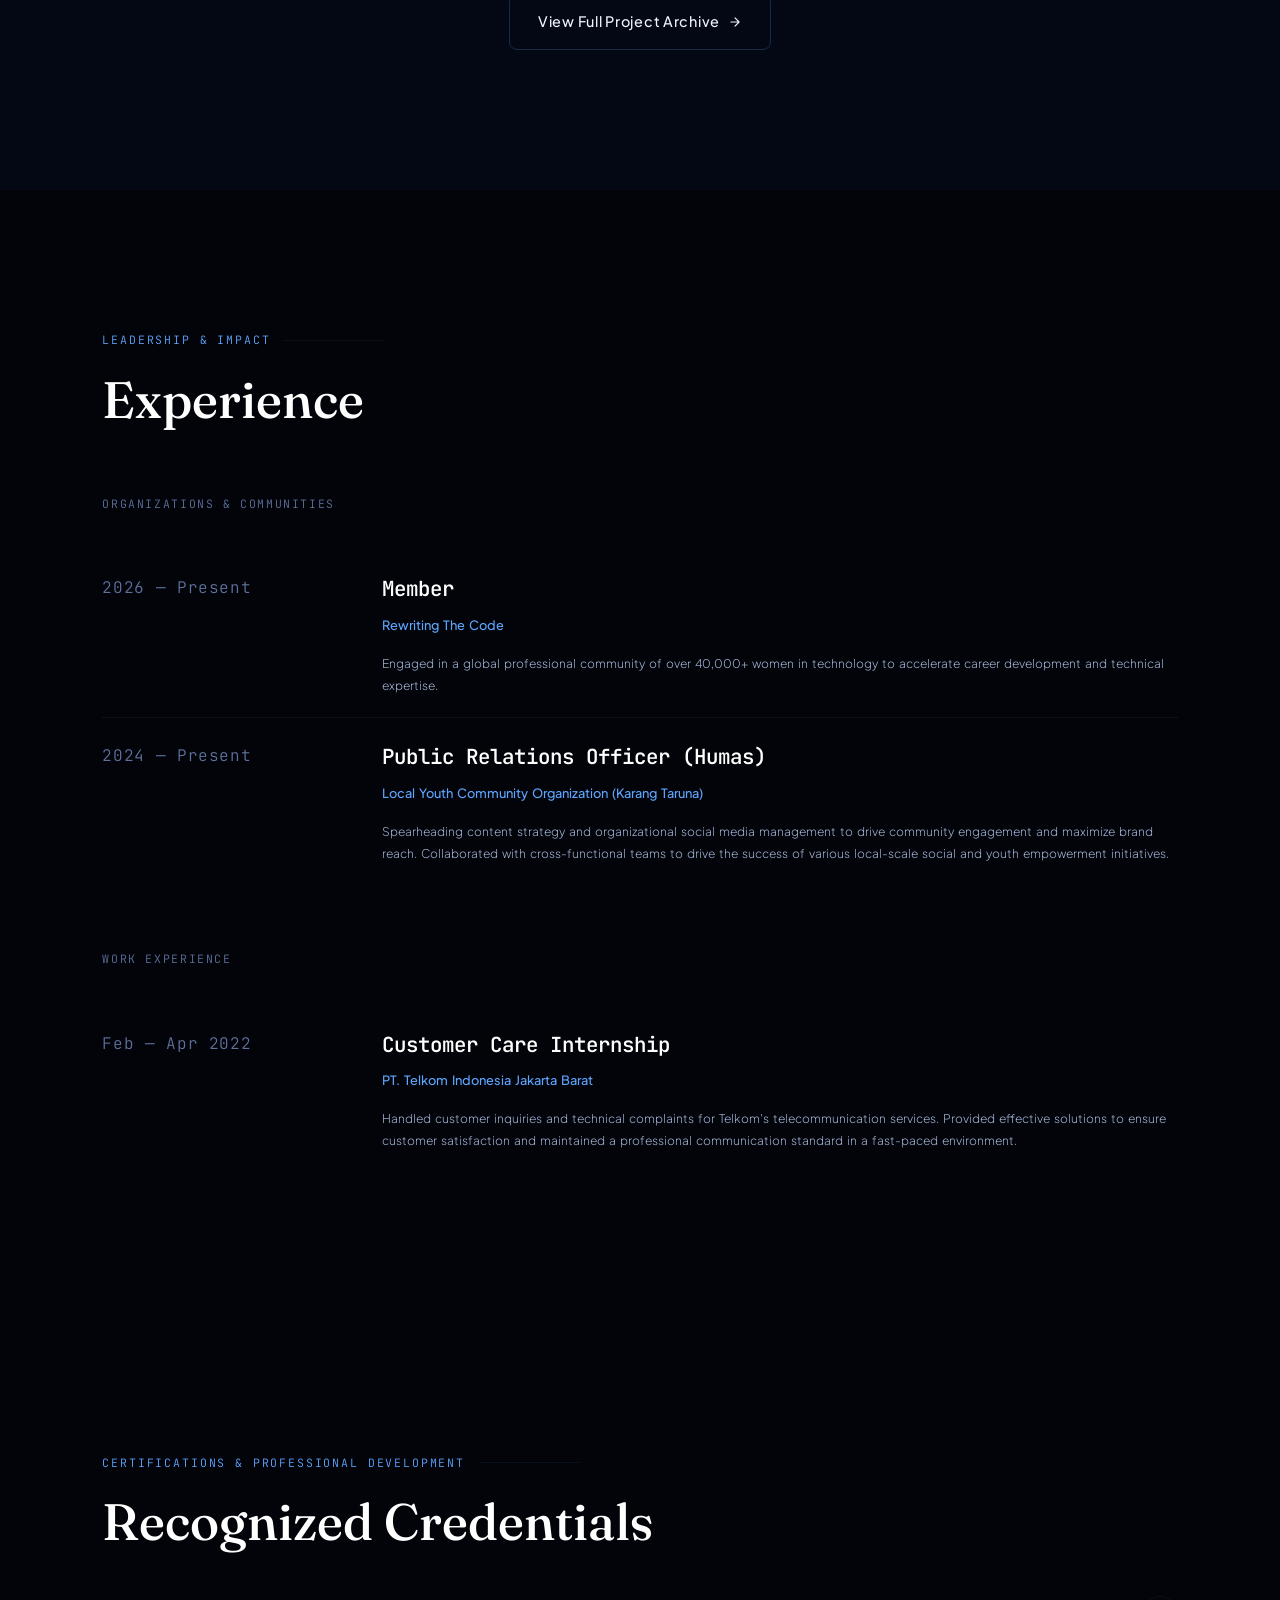
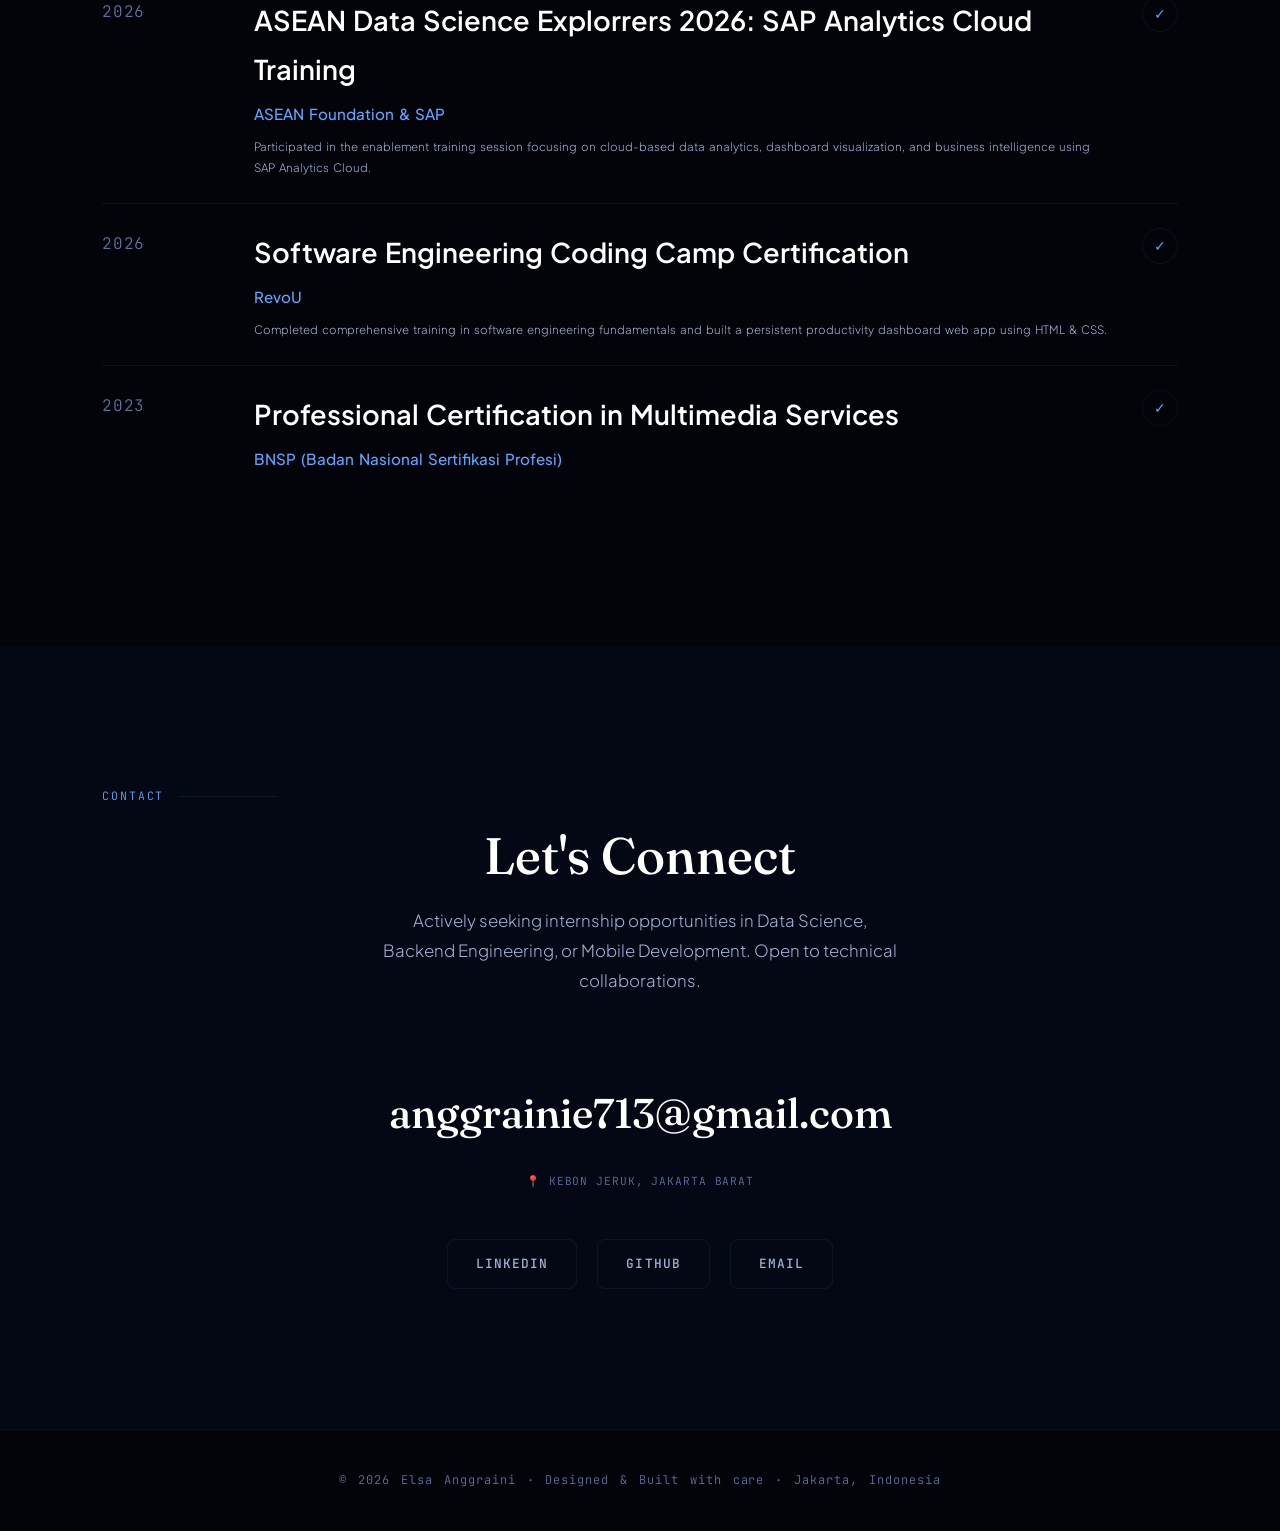
==== commit 1744e267: "Add files via upload" ====
--- a/index.html
+++ b/index.html
@@ -36,7 +36,7 @@
           data pipeline engineering and solving real-world problems through data-driven software and reliable system management.</p>
         <div class="hero-cta">
           <a href="#projects" class="btn-primary">View Projects</a>
-          <a href="#contact" class="btn-outline">Download CV</a>
+          <a href="https://drive.google.com/file/d/15BMKso2cdbAvfg4WmKDgbovOsT5rsyky/view?usp=drivesdk" class="btn-outline">Download CV</a>
         </div>
         <div class="stats-row">
           <div class="stat-item">
@@ -135,7 +135,7 @@
     <div class="container">
       <div class="section-label">Portfolio Showcases</div>
       <h2 class="section-title">Featured Projects</h2>
-      <p class="section-subtitle">A selection of flagship work across data science, mobile development, and systems engineering.</p>
+      
 
       <!-- 3 featured card di-render otomatis oleh main.js -->
       <div class="projects-grid" id="featured-grid"></div>
@@ -197,8 +197,7 @@
     <div class="container">
       <div class="section-label">Certifications &amp; Professional Development</div>
       <h2 class="section-title">Recognized Credentials</h2>
-      <p class="section-subtitle">Formal validation of technical competencies and continuous learning.</p>
-
+      
       <div class="cert-list">
         <div class="cert-item reveal">
           <div class="cert-date">2026</div>
@@ -246,8 +245,8 @@
       <p class="contact-location">📍 Kebon Jeruk, Jakarta Barat</p>
       <div class="social-links">
         <!-- TODO: isi href LinkedIn dan GitHub dengan URL asli -->
-        <a href="#" class="social-link">LinkedIn</a>
-        <a href="#" class="social-link">GitHub</a>
+        <a href="https://www.linkedin.com/in/elsa-anggraini-262b84322" class="social-link">LinkedIn</a>
+        <a href="https://github.com/elsanggraini" class="social-link">GitHub</a>
         <a href="mailto:anggrainie713@gmail.com" class="social-link">Email</a>
       </div>
     </div>
--- a/style.css
+++ b/style.css
@@ -148,12 +148,13 @@
   font-weight: 400;
 }
 .hero-desc {
-  font-size: 1.05rem;
+  font-size: 0.8rem;
   color: var(--text-secondary);
   max-width: 600px;
   margin-bottom: 2px;
   font-weight: 300;
   line-height: 1.9;
+  word-spacing: 2px;
 }
 .hero-cta { display: flex; gap: 20px; flex-wrap: wrap; margin-top: 40px; }
 
@@ -264,15 +265,17 @@
   color: var(--text-secondary);
   margin-bottom: 24px;
   font-weight: 300;
-  font-size: 1.05rem;
+  font-size: 0.85rem;
   line-height: 1.9;
-}
-.about-text p:last-child { margin-bottom: 0; }
+  letter-spacing: 0.01rem;
+  word-spacing: 2px;
+}
+.about-text p:last-child { margin-bottom: 0;  }
 .skills-grid { display: flex; flex-direction: column; gap: 40px; }
 .skill-group-label {
   font-family: var(--font-mono);
-  font-size: 0.72rem;
-  letter-spacing: 0.12em;
+  font-size: 0.70rem;
+  letter-spacing: 0.12rem;
   text-transform: uppercase;
   color: var(--text-muted);
   margin-bottom: 16px;
@@ -340,10 +343,11 @@
   font-weight: 500;
 }
 .edu-desc {
-  font-size: 0.95rem;
+  font-size: 0.75rem;
   color: var(--text-secondary);
   line-height: 1.85;
   font-weight: 300;
+  word-spacing: 2px;
 }
 
 /* ─── FEATURED PROJECTS (Home) ────────────────────────────────────────── */
@@ -427,12 +431,13 @@
   font-weight: 500;
 }
 .project-desc {
-  font-size: 0.9rem;
+  font-size: 0.78rem;
   color: var(--text-secondary);
   line-height: 1.8;
   flex: 1;
   margin-bottom: 28px;
   font-weight: 300;
+  word-spacing: 2px;
 }
 .project-tags { display: flex; flex-wrap: wrap; gap: 8px; }
 .project-tag {
@@ -476,7 +481,7 @@
   width: 100%;
   border-collapse: collapse;
   font-size: 0.88rem;
-  min-width: 680px; /* tabel tidak remuk di layar kecil, wrap yang scroll */
+  min-width: 680px; /* desktop: tabel tidak remuk, wrapper yang scroll */
 }
 
 /* Header */
@@ -504,7 +509,7 @@
 .archive-table tbody tr:hover { background-color: rgba(94, 166, 255, 0.03); }
 
 .archive-table td {
-  padding: 20px 20px;
+  padding: 22px 20px;
   vertical-align: middle;
   color: var(--text-secondary);
   line-height: 1.5;
@@ -513,7 +518,7 @@
 /* Kolom Year */
 .archive-table .col-year {
   font-family: var(--font-mono);
-  font-size: 0.78rem;
+  font-size: 0.72rem;
   color: var(--text-muted);
   white-space: nowrap;
   width: 64px;
@@ -523,9 +528,11 @@
 .archive-table .col-name {
   color: var(--white);
   font-weight: 500;
-  font-size: 0.92rem;
-  max-width: 300px;
-}
+  font-size: 0.95rem;
+  max-width: 320px;
+  line-height: 1.45;
+}
+
 /* Badge journal di atas nama */
 .archive-journal-badge {
   display: inline-block;
@@ -541,7 +548,15 @@
   margin-bottom: 5px;
   vertical-align: middle;
 }
-.col-name-inner { display: flex; flex-direction: column; gap: 4px; }
+
+.col-name-inner {
+  display: flex;
+  flex-direction: column;
+  gap: 4px;
+  min-width: 0;
+  overflow-wrap: break-word;
+  word-break: break-word;
+}
 
 /* Kolom Category */
 .archive-table .col-cat { white-space: nowrap; }
@@ -577,6 +592,54 @@
   font-size: 0.8rem;
   color: var(--text-muted);
   opacity: 0.4;
+}
+
+/* ─── ARCHIVE MOBILE CARD (konsisten dengan Featured Project) ─────────── */
+/* Disembunyikan di desktop, hanya tampil di mobile via media query */
+.archive-mobile-card {
+  display: none;
+}
+
+/* Top row: category badge + year */
+.archive-card-top {
+  display: flex;
+  justify-content: space-between;
+  align-items: flex-start;
+  margin-bottom: 16px;
+}
+
+/* Judul card mobile — sama seperti .project-title */
+.archive-card-title {
+  font-family: var(--font-display);
+  font-size: 1.25rem;
+  color: var(--white);
+  margin-bottom: 12px;
+  line-height: 1.35;
+  font-weight: 500;
+  overflow-wrap: break-word;
+  word-break: break-word;
+}
+
+/* Deskripsi card mobile — sama seperti .project-desc */
+.archive-card-desc {
+  font-size: 0.9rem;
+  color: var(--text-secondary);
+  line-height: 1.8;
+  font-weight: 300;
+  margin-bottom: 20px;
+  overflow-wrap: break-word;
+  word-break: break-word;
+  word-spacing: 2px;
+}
+
+/* Footer links di dalam card mobile */
+.archive-card-links {
+  display: flex;
+  align-items: center;
+  gap: 10px;
+  padding-top: 16px;
+  margin-top: 4px;
+  border-top: 1px solid var(--border);
 }
 
 /* ─── EXPERIENCE ──────────────────────────────────────────────────────── */
@@ -617,17 +680,18 @@
   font-family: var(--font-mono);
 }
 .exp-org {
-  font-size: 0.95rem;
+  font-size: 0.80rem;
   color: var(--accent);
   margin-bottom: 16px;
-  letter-spacing: 1px;
+  word-spacing: 2px;
   font-weight: 500;
 }
 .exp-desc {
-  font-size: 0.95rem;
+  font-size: 0.75rem;
   color: var(--text-secondary);
   line-height: 1.85;
   font-weight: 300;
+  word-spacing: 2px;
 }
 
 /* ─── CERTIFICATIONS ──────────────────────────────────────────────────── */
@@ -651,22 +715,25 @@
 }
 .cert-content { display: flex; flex-direction: column; gap: 2px; }
 .cert-name {
-  font-size: 1.1rem;
+  font-size: 1.7rem;
   color: var(--white);
-  font-weight: 500;
+  font-weight: 600;
   margin-bottom: 4px;
+  word-spacing: 2px;
 }
 .cert-issuer {
   font-size: 0.95rem;
   color: var(--accent);
   margin-bottom: 8px;
   font-weight: 500;
+  word-spacing: 2px;
 }
 .cert-desc {
-  font-size: 0.92rem;
+  font-size: 0.72rem;
   color: var(--text-secondary);
   line-height: 1.8;
   font-weight: 300;
+  word-spacing: 2px;
 }
 .cert-badge {
   width: 36px; height: 36px;
@@ -738,6 +805,7 @@
   font-size: 0.75rem;
   color: var(--text-muted);
   letter-spacing: 0.08em;
+  word-spacing: 3px;
 }
 
 /* ─── SCROLL REVEAL ───────────────────────────────────────────────────── */
@@ -754,55 +822,174 @@
 
 /* ─── RESPONSIVE ──────────────────────────────────────────────────────── */
 
-/* Tablet */
+/* Safeguard global: tidak ada elemen yang melampaui viewport width */
+img, video, svg, table { max-width: 100%; }
+
+/* ── Tablet (≤960px) ────────────────────────────────────────────────── */
 @media (max-width: 960px) {
-  .about-grid { grid-template-columns: 1fr; gap: 60px; }
-  .projects-grid { grid-template-columns: repeat(auto-fill, minmax(280px, 1fr)); }
-}
-
-/* Mobile */
+  section { padding: 100px 6%; }
+  section:first-of-type { padding-top: 160px; }
+
+  .about-grid      { grid-template-columns: 1fr; gap: 56px; }
+  .projects-grid   { grid-template-columns: repeat(auto-fill, minmax(280px, 1fr)); }
+  .exp-item        { grid-template-columns: 180px 1fr; gap: 36px; }
+  .cert-item       { grid-template-columns: 100px 1fr auto; gap: 24px; }
+  .edu-card        { padding: 36px; gap: 28px; }
+}
+
+/* ── Mobile landscape / large phone (≤768px) ────────────────────────── */
 @media (max-width: 768px) {
-  nav { padding: 0 5%; }
-
-  .nav-toggle { display: flex; }
+  /* --- Nav --- */
+  nav { padding: 0 5%; height: 72px; }
+
+  .nav-logo { font-size: 1.2rem; }
+
+  /* Tombol hamburger — pastikan ukuran touch target ≥ 44px */
+  .nav-toggle {
+    display: flex;
+    width: 44px;
+    height: 44px;
+    border-radius: 10px;
+  }
+
   .nav-links {
     position: fixed;
-    top: 80px; left: 0; right: 0;
+    top: 72px; left: 0; right: 0;
     flex-direction: column;
     gap: 0;
     background: var(--navy-deep);
     border-bottom: 1px solid var(--border);
     max-height: 0;
     overflow: hidden;
-    transition: max-height 0.3s ease;
-  }
-  .nav-links.open  { max-height: 360px; }
+    transition: max-height 0.35s ease;
+  }
+  .nav-links.open  { max-height: 400px; }
   .nav-links li    { width: 100%; }
-  .nav-links a     { display: block; padding: 18px 8%; border-bottom: 1px solid var(--border); }
-
-  section { padding: 90px 6%; }
-  section:first-of-type { padding-top: 130px; }
-
-  .stats-row     { grid-template-columns: repeat(2, 1fr); gap: 28px; }
-  .edu-card      { grid-template-columns: 1fr; padding: 32px; }
-  .exp-item      { grid-template-columns: 1fr; gap: 10px; }
-  .cert-item     { grid-template-columns: 1fr; gap: 8px; }
-  .cert-badge    { display: none; }
-
-  .projects-grid { grid-template-columns: 1fr; }
-  .project-card  { padding: 28px; }
-
-  .hero-cta      { flex-direction: column; }
+  /* Touch target minimal 44px per item */
+  .nav-links a {
+    display: block;
+    padding: 14px 6%;
+    border-bottom: 1px solid var(--border);
+    font-size: 0.75rem;
+    min-height: 44px;
+    display: flex;
+    align-items: center;
+  }
+
+  /* --- Sections --- */
+  section { padding: 80px 5%; }
+  section:first-of-type { padding-top: 120px; }
+
+  /* --- Hero --- */
+  .hero-eyebrow  { font-size: 0.9rem; margin-bottom: 14px; }
+  .hero-name     { margin-bottom: 12px; }
+  .hero-title    { margin-bottom: 24px; }
+  .hero-desc     { font-size: 0.95rem; line-height: 1.85; }
+
+  .hero-cta      { flex-direction: column; gap: 12px; margin-top: 28px; }
   .hero-cta .btn-primary,
-  .hero-cta .btn-outline { text-align: center; justify-content: center; }
-
-  /* ── Archive: ubah tabel jadi card list di mobile ── */
+  .hero-cta .btn-outline {
+    text-align: center;
+    justify-content: center;
+    width: 100%;
+    min-height: 48px;
+    padding: 14px 24px;
+  }
+
+  /* --- Stats --- */
+  .stats-row {
+    grid-template-columns: repeat(2, 1fr);
+    gap: 24px;
+    margin-top: 56px;
+    padding-top: 40px;
+  }
+  .stat-num   { font-size: 2.2rem; }
+  .stat-label { font-size: 0.68rem; }
+
+  /* --- Section header --- */
+  .section-subtitle { margin-bottom: 40px; font-size: 0.98rem; }
+  .section-cta-wrap { margin-top: 44px; }
+
+  /* --- About --- */
+  .about-grid  { grid-template-columns: 1fr; gap: 48px; }
+  .skills-grid { gap: 32px; }
+  .tag         { font-size: 0.70rem; padding: 6px 12px; }
+
+  /* --- Education --- */
+  .edu-card {
+    grid-template-columns: 1fr;
+    padding: 28px 24px;
+    gap: 16px;
+  }
+  .edu-degree { font-size: 1.5rem; }
+  .edu-uni    { font-size: 1rem; }
+
+  /* --- Experience --- */
+  .exp-item {
+    grid-template-columns: 1fr;
+    gap: 8px;
+    padding: 18px 0;
+  }
+  .exp-date { font-size: 0.82rem; padding-top: 0; }
+  .exp-role { font-size: 1.1rem; }
+
+  /* --- Certifications --- */
+  .cert-item {
+    grid-template-columns: 1fr;
+    gap: 6px;
+    padding: 20px 0;
+  }
+  .cert-date    { font-size: 0.82rem; }
+  .cert-name    { font-size: 1rem; }
+  .cert-badge   {
+    /* Tetap tampil tapi lebih kecil dan sejajar setelah nama */
+    width: 32px; height: 32px;
+    font-size: 0.8rem;
+    align-self: flex-start;
+    margin-top: 4px;
+  }
+
+  /* --- Featured Projects --- */
+  .projects-grid { grid-template-columns: 1fr; gap: 20px; }
+  .project-card  { padding: 24px 20px; }
+  .project-title { font-size: 1.1rem; }
+  .project-desc  { font-size: 0.88rem; }
+
+  /* --- Buttons (touch targets) --- */
+  .btn-primary,
+  .btn-outline {
+    min-height: 46px;
+    padding: 12px 22px;
+    font-size: 0.88rem;
+  }
+
+  /* --- Contact --- */
+  .social-links {
+    flex-wrap: wrap;
+    justify-content: center;
+    gap: 12px;
+  }
+  .social-link {
+    padding: 10px 20px;
+    font-size: 0.75rem;
+    min-height: 44px;
+    display: inline-flex;
+    align-items: center;
+  }
+
+  /* --- Footer --- */
+  footer { padding: 28px 5%; }
+  footer p { font-size: 0.7rem; letter-spacing: 0.04em; }
+
+  /* ─── Archive: ubah tabel → Featured Project-style card list di mobile ── */
   .archive-table-wrap {
     border: none;
     border-radius: 0;
-    overflow-x: visible;
+    overflow: visible;
     background: transparent;
   }
+
+  /* Reset semua elemen tabel ke block */
   .archive-table,
   .archive-table thead,
   .archive-table tbody,
@@ -810,58 +997,197 @@
   .archive-table td,
   .archive-table tr { display: block; }
 
+  /* Hapus min-width desktop */
+  .archive-table {
+    min-width: 0;
+    width: 100%;
+  }
+
+  /* Sembunyikan thead */
   .archive-table thead { display: none; }
 
+  /* Setiap baris = card visual seperti Featured Project */
   .archive-table tbody tr {
     border: 1px solid var(--border);
-    border-radius: 12px;
-    padding: 20px;
-    margin-bottom: 14px;
+    border-radius: 16px;
+    padding: 28px 24px;
+    margin-bottom: 16px;
     background: var(--card-bg);
-    transition: background-color 0.2s;
+    transition: border-color 0.3s, transform 0.3s;
+    width: 100%;
+    box-sizing: border-box;
+    overflow: hidden;
   }
   .archive-table tbody tr:hover {
-    background: rgba(94, 166, 255, 0.04);
-  }
+    border-color: var(--border-hover);
+    transform: translateY(-4px);
+  }
+
+  /* Semua td jadi block, padding-less */
   .archive-table td {
     padding: 0;
     border: none;
     width: 100%;
-  }
-
-  /* Sembunyikan kolom Category dan Built With di mobile */
+    max-width: 100%;
+    white-space: normal;
+    overflow-wrap: break-word;
+    word-break: break-word;
+    box-sizing: border-box;
+  }
+
+  /* Sembunyikan kolom tabel desktop (Year, Category, Tech, Links) */
+  .archive-table .col-year,
   .archive-table .col-cat,
-  .archive-table .col-tech { display: none; }
-
-  /* Year — tampil kecil di atas nama */
-  .archive-table .col-year {
-    font-size: 0.7rem;
-    color: var(--text-muted);
-    margin-bottom: 5px;
-  }
-  /* Nama project */
+  .archive-table .col-tech,
+  .archive-table .col-links { display: none; }
+
+  /* col-name jadi full container card */
   .archive-table .col-name {
-    font-size: 0.92rem;
+    display: block;
+    max-width: 100%;
+  }
+
+  /* Sembunyikan col-name-inner (versi tabel desktop) */
+  .archive-table .col-name .col-name-inner { display: none; }
+
+  /* Tampilkan archive-mobile-card */
+  .archive-mobile-card {
+    display: block !important;
+  }
+
+  /* Proporsi archive-card-title di mobile: sedikit lebih kecil agar nyaman */
+  .archive-card-title {
+    font-size: 1.15rem;
+  }
+
+  /* archive-card-top spacing */
+  .archive-card-top {
+    margin-bottom: 14px;
+  }
+
+  /* journal badge di dalam mobile card */
+  .archive-mobile-card .archive-journal-badge {
+    display: inline-block;
     margin-bottom: 10px;
   }
-  /* Tags muncul di bawah nama */
-  .archive-mobile-tags {
-    display: flex !important;
-    flex-wrap: wrap;
-    gap: 5px;
-    margin-top: 8px;
-  }
-  /* Links row di bawah, dengan separator */
-  .archive-table .col-links {
-    margin-top: 14px;
-    padding-top: 12px;
-    border-top: 1px solid var(--border);
-  }
-  .archive-links { gap: 16px; }
-  .archive-icon-link svg  { width: 20px; height: 20px; }
-  .archive-icon-link.demo-link svg { width: 18px; height: 18px; }
-}
-
+
+  /* project-tags di dalam card mobile */
+  .archive-mobile-card .project-tags {
+    margin-bottom: 0;
+  }
+
+  /* Icon link touch target ≥ 44px */
+  .archive-card-links { gap: 8px; flex-wrap: wrap; }
+  .archive-card-links .archive-icon-link {
+    width: 44px;
+    height: 44px;
+    justify-content: center;
+    border: 1px solid var(--border);
+    border-radius: 8px;
+  }
+  .archive-card-links .archive-icon-link svg       { width: 20px; height: 20px; }
+  .archive-card-links .archive-icon-link.demo-link svg { width: 18px; height: 18px; }
+  .archive-card-links .archive-dash { padding: 0 12px; line-height: 44px; }
+
+  /* Back button archive */
+  .archive-back {
+    margin-bottom: 36px;
+    padding: 10px 16px;
+    min-height: 44px;
+    align-items: center;
+  }
+}
+
+/* ── Small phones (≤480px) ──────────────────────────────────────────── */
 @media (max-width: 480px) {
-  .social-links { flex-wrap: wrap; justify-content: center; }
+  /* --- Sections --- */
+  section { padding: 72px 4%; }
+  section:first-of-type { padding-top: 108px; }
+
+  /* --- Nav --- */
+  nav { padding: 0 4%; }
+  .nav-links a { padding: 13px 4%; }
+
+  /* --- Hero --- */
+  .hero-eyebrow { font-size: 0.82rem; gap: 10px; }
+  .hero-desc    { font-size: 0.92rem; }
+  .hero-cta     { gap: 10px; }
+
+  /* --- Stats --- */
+  .stats-row    { gap: 20px; margin-top: 44px; padding-top: 32px; }
+  .stat-num     { font-size: 1.9rem; }
+
+  /* --- Cards / Education / Cert --- */
+  .project-card { padding: 20px 16px; }
+  .edu-card     { padding: 22px 18px; }
+  .cert-item    { padding: 16px 0; }
+  .exp-item     { padding: 14px 0; }
+
+  /* --- Archive cards --- */
+  .archive-table tbody tr { padding: 22px 18px; }
+  .archive-card-title     { font-size: 1.05rem; }
+  .archive-card-desc      { font-size: 0.86rem; }
+
+  /* --- Contact social links --- */
+  .social-links  { gap: 10px; }
+  .social-link   { padding: 10px 16px; font-size: 0.72rem; }
+
+  /* --- Section subtitle --- */
+  .section-subtitle { font-size: 0.93rem; }
+}
+
+/* ── Very small phones (≤375px) ─────────────────────────────────────── */
+@media (max-width: 375px) {
+  /* --- Sections --- */
+  section { padding: 68px 4%; }
+  section:first-of-type { padding-top: 100px; }
+
+  /* --- Nav --- */
+  nav { padding: 0 4%; height: 64px; }
+  .nav-links { top: 64px; }
+  .nav-logo  { font-size: 1.1rem; }
+
+  /* --- Hero --- */
+  .hero-eyebrow { font-size: 0.78rem; }
+
+  /* --- Stats --- */
+  .stats-row { grid-template-columns: repeat(2, 1fr); gap: 16px; margin-top: 36px; padding-top: 28px; }
+  .stat-num  { font-size: 1.7rem; }
+
+  /* --- Buttons full-width stacking --- */
+  .btn-primary,
+  .btn-outline { font-size: 0.85rem; padding: 12px 18px; }
+
+  /* --- Tags (skills) lebih kecil --- */
+  .tag { font-size: 0.74rem; padding: 5px 10px; }
+
+  /* --- Edu card --- */
+  .edu-degree { font-size: 1.3rem; }
+
+  /* --- Archive cards --- */
+  .archive-table tbody tr { padding: 14px 12px; border-radius: 12px; }
+  .archive-card-title     { font-size: 1rem; }
+  .archive-card-desc      { font-size: 0.83rem; }
+
+  /* --- Social links stack vertikal jika perlu --- */
+  .social-links { flex-direction: column; align-items: center; }
+  .social-link  { width: 100%; max-width: 260px; justify-content: center; }
+}
+
+/* ── Minimum safe width (≤320px) ────────────────────────────────────── */
+@media (max-width: 320px) {
+  section { padding: 64px 3.5%; }
+  section:first-of-type { padding-top: 96px; }
+
+  nav { padding: 0 3.5%; }
+  .nav-logo { font-size: 1rem; }
+
+  .stat-num   { font-size: 1.5rem; }
+  .stat-label { font-size: 0.62rem; }
+
+  .project-card { padding: 16px 14px; }
+  .edu-card     { padding: 18px 14px; }
+
+  .hero-cta .btn-primary,
+  .hero-cta .btn-outline { padding: 12px 16px; font-size: 0.82rem; }
 }
